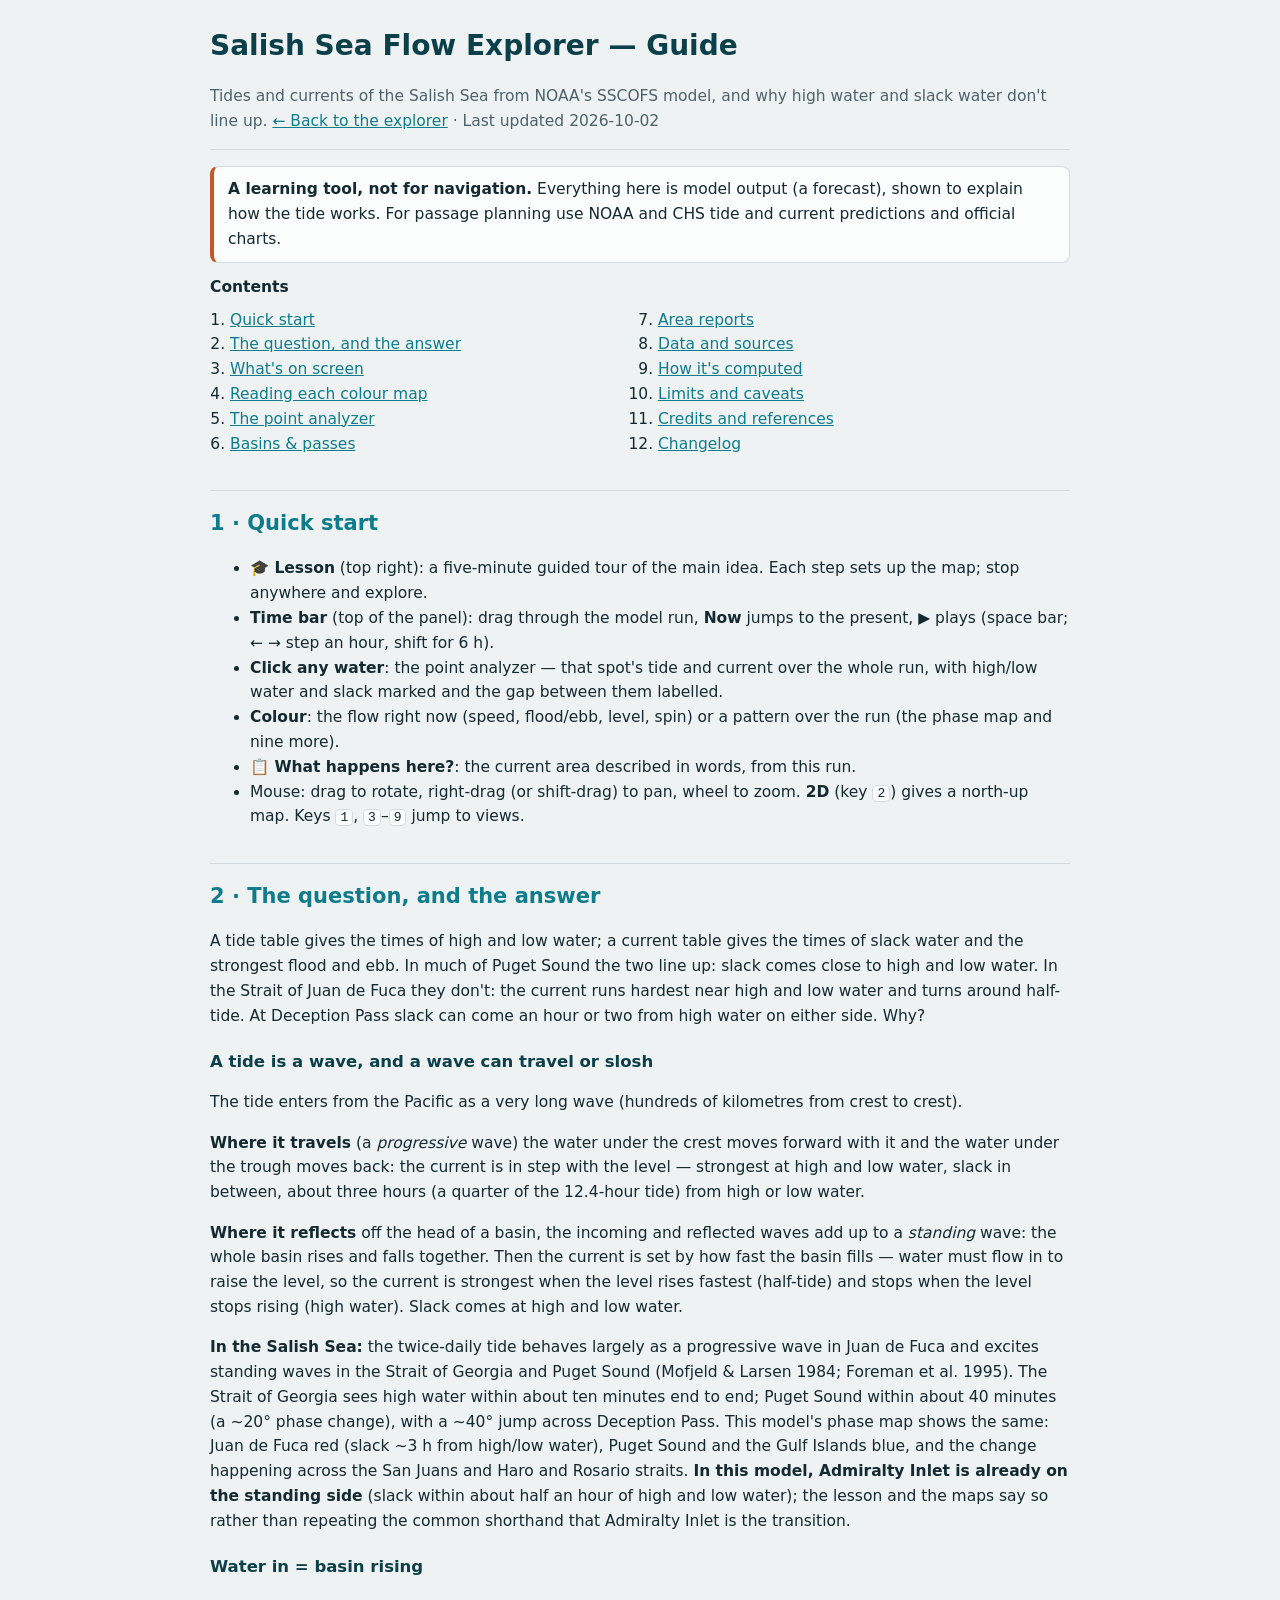
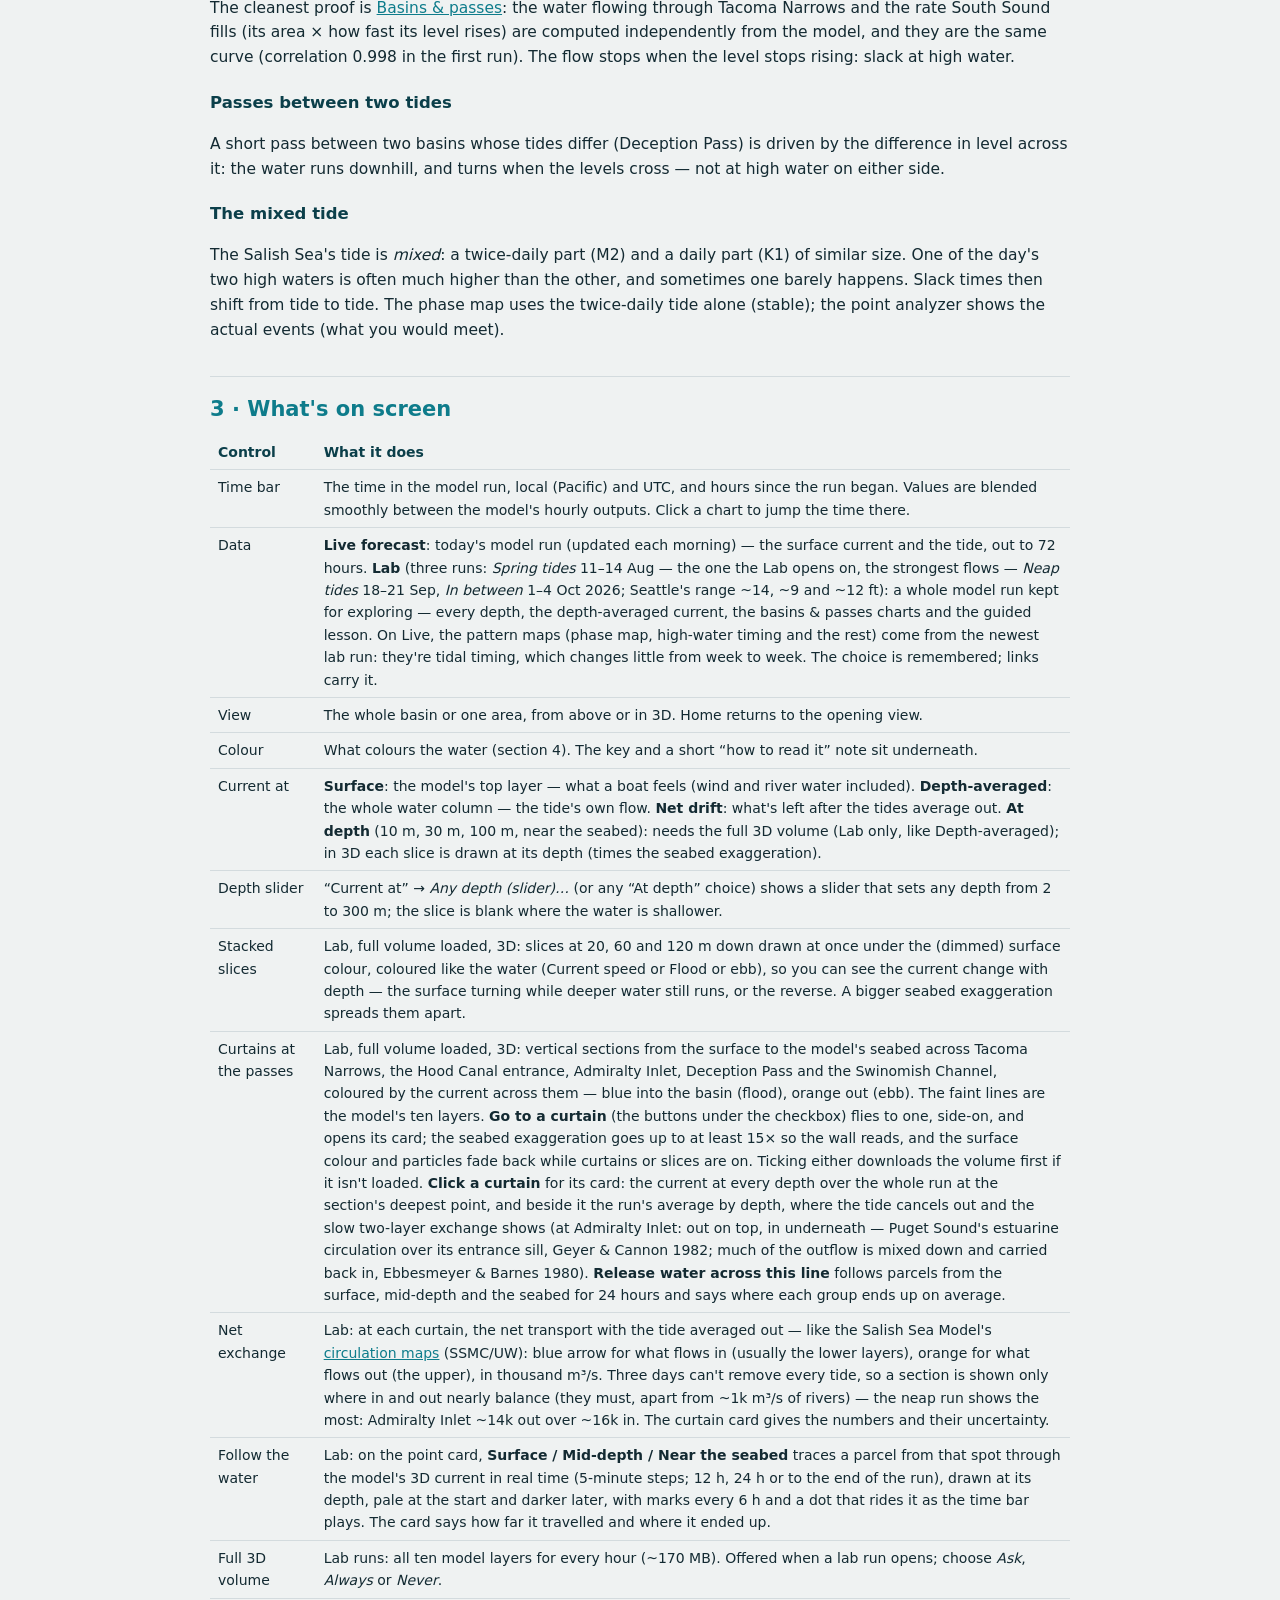
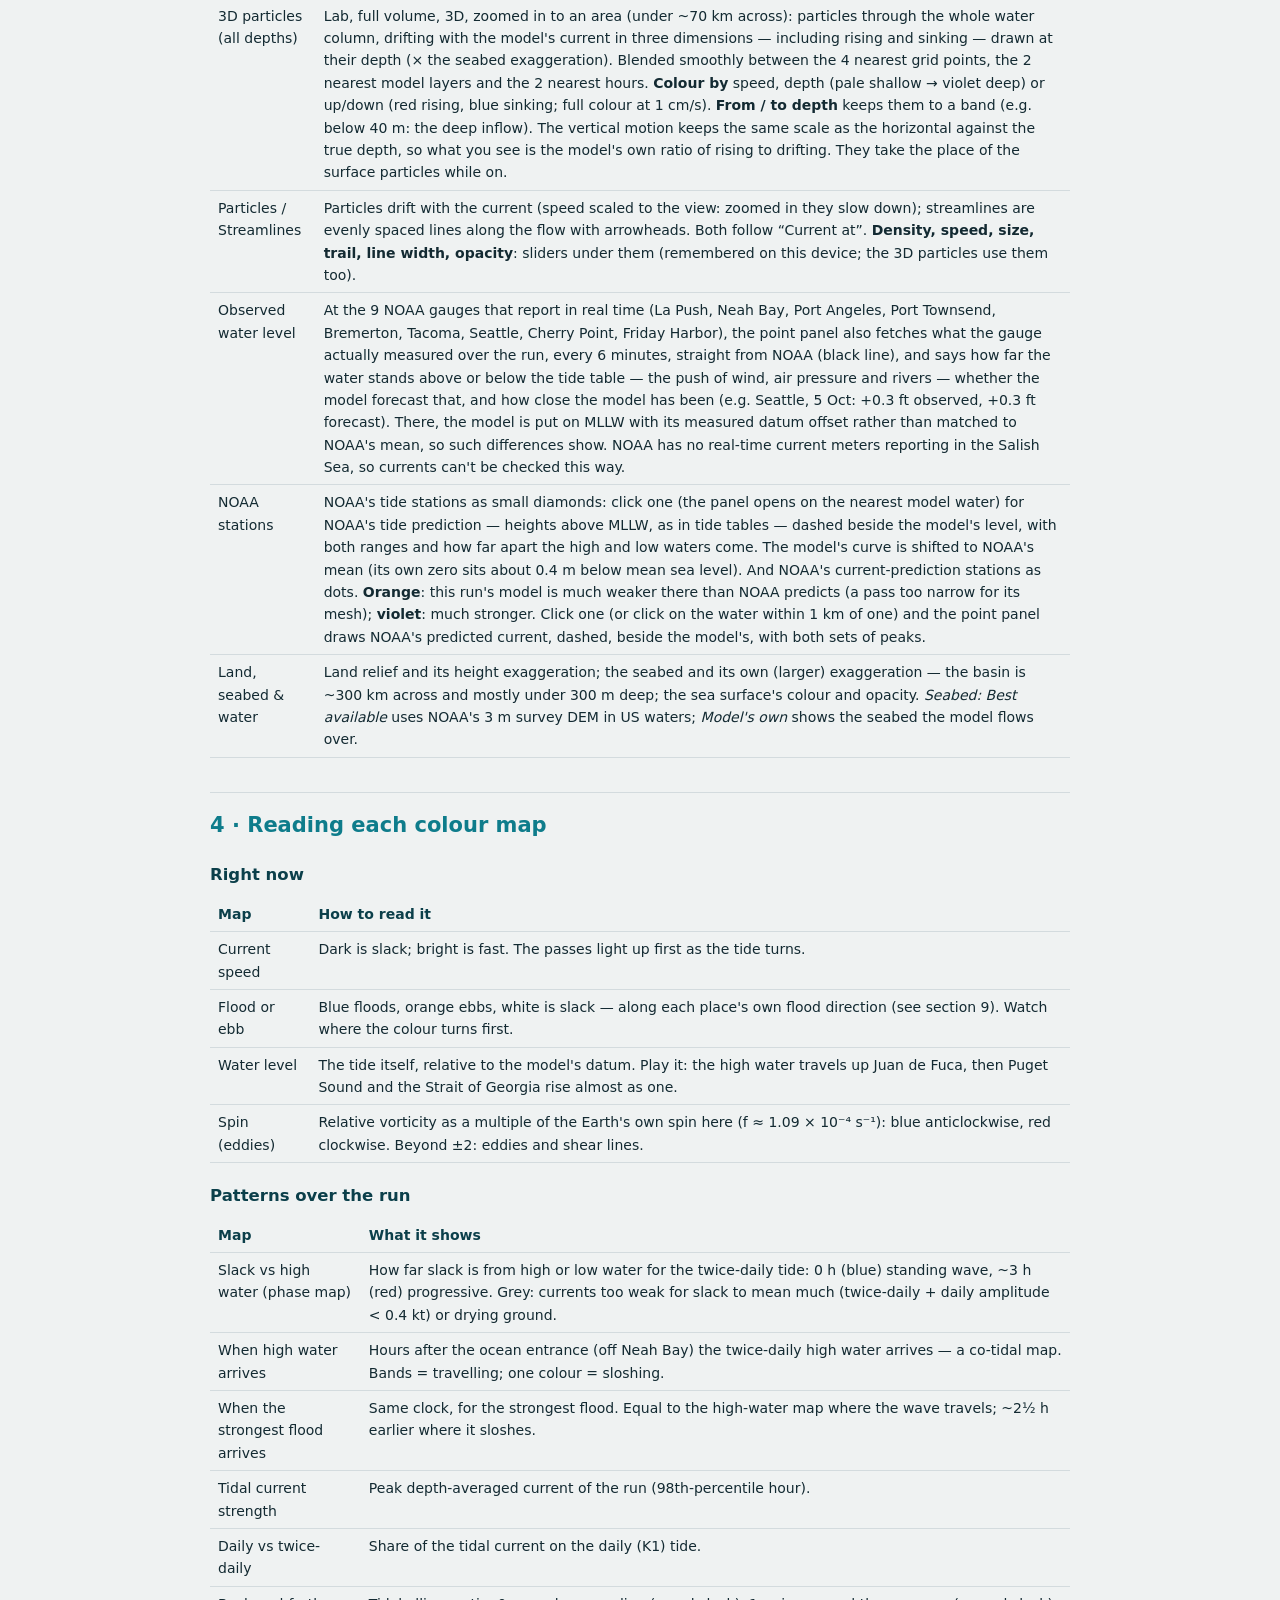
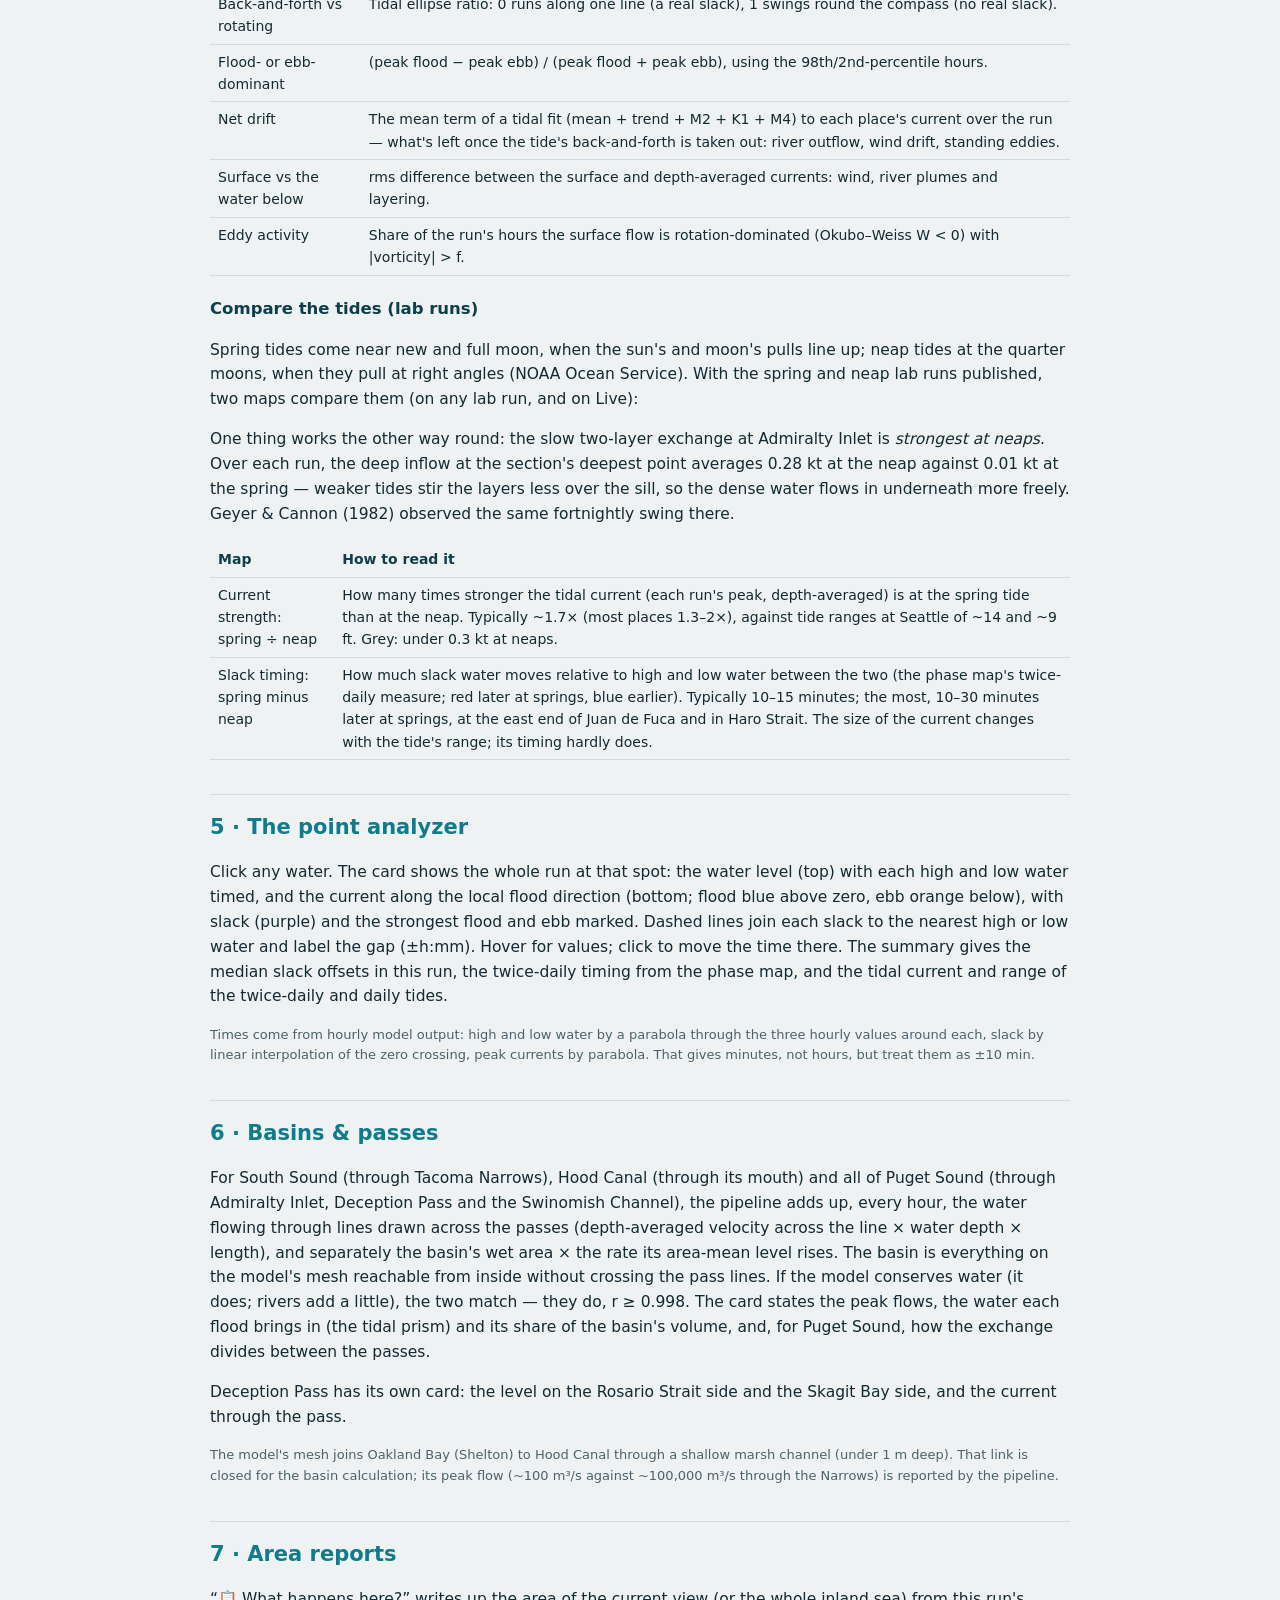
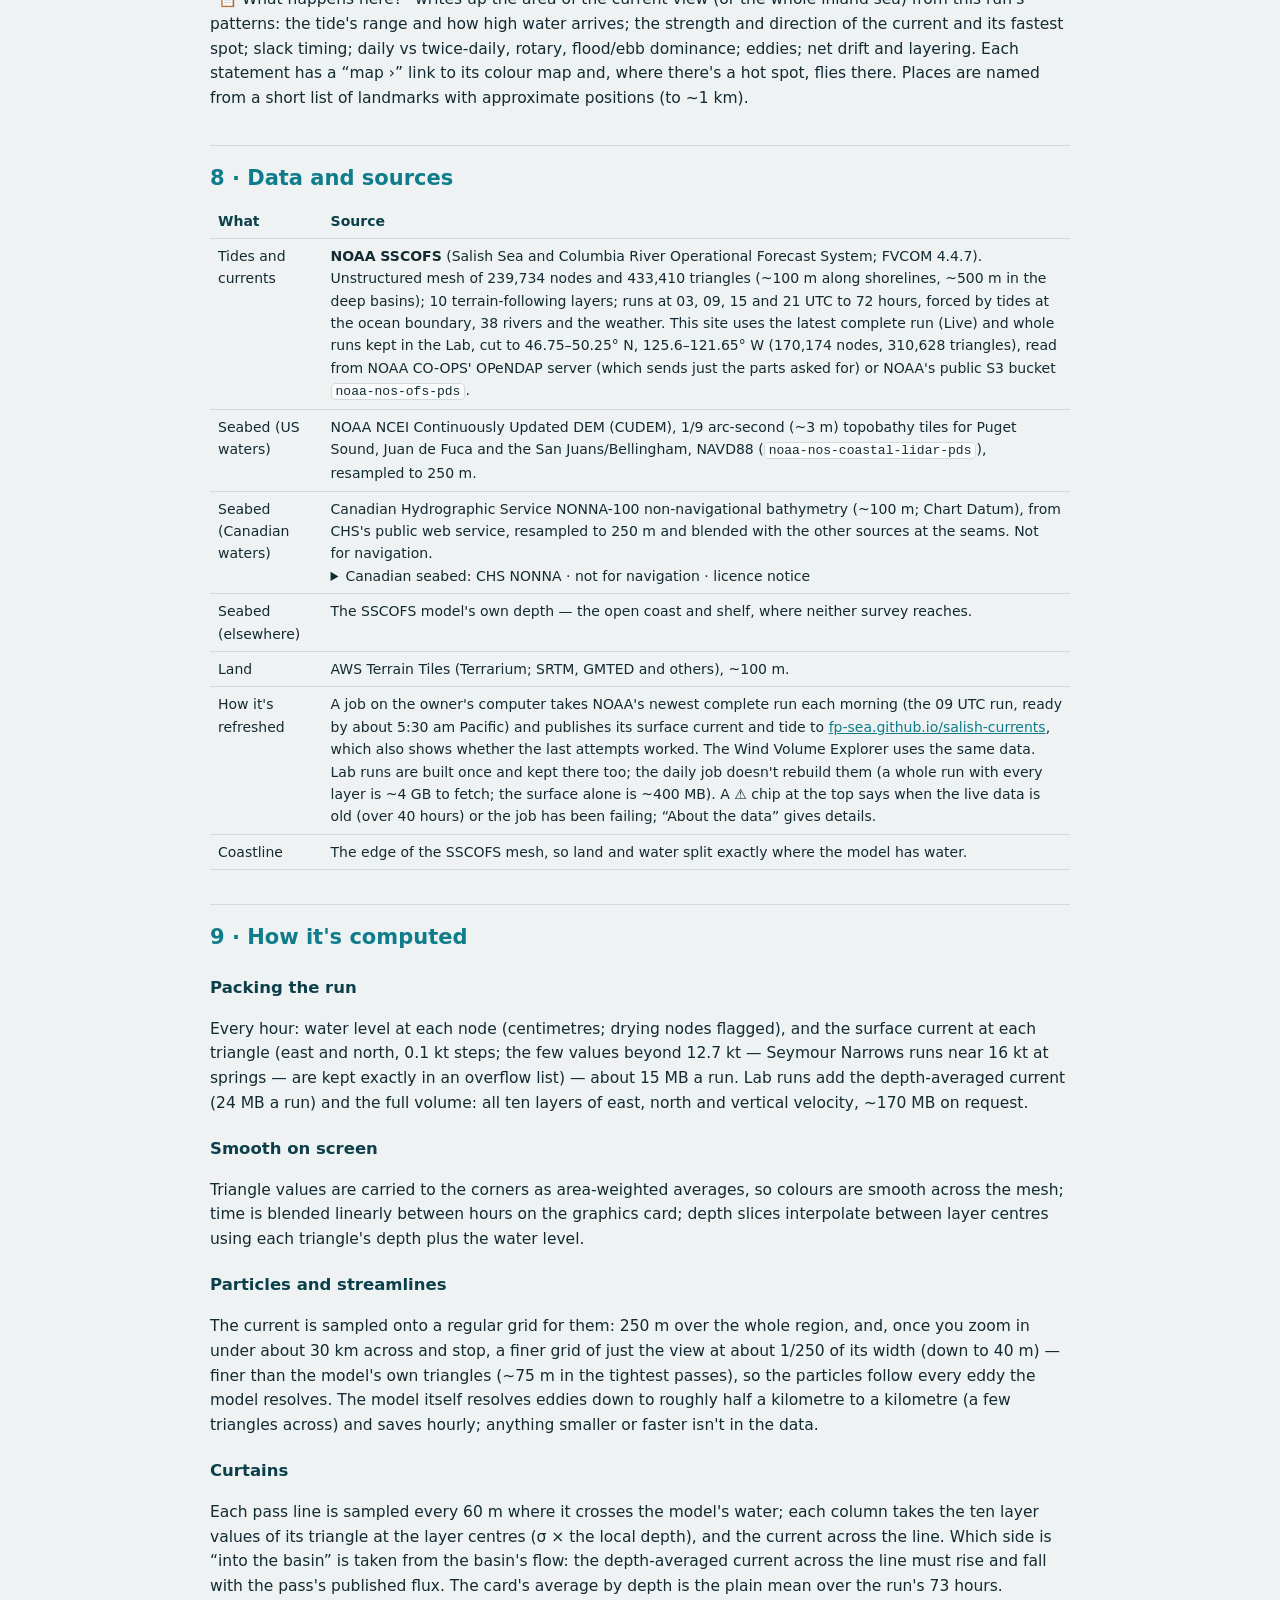
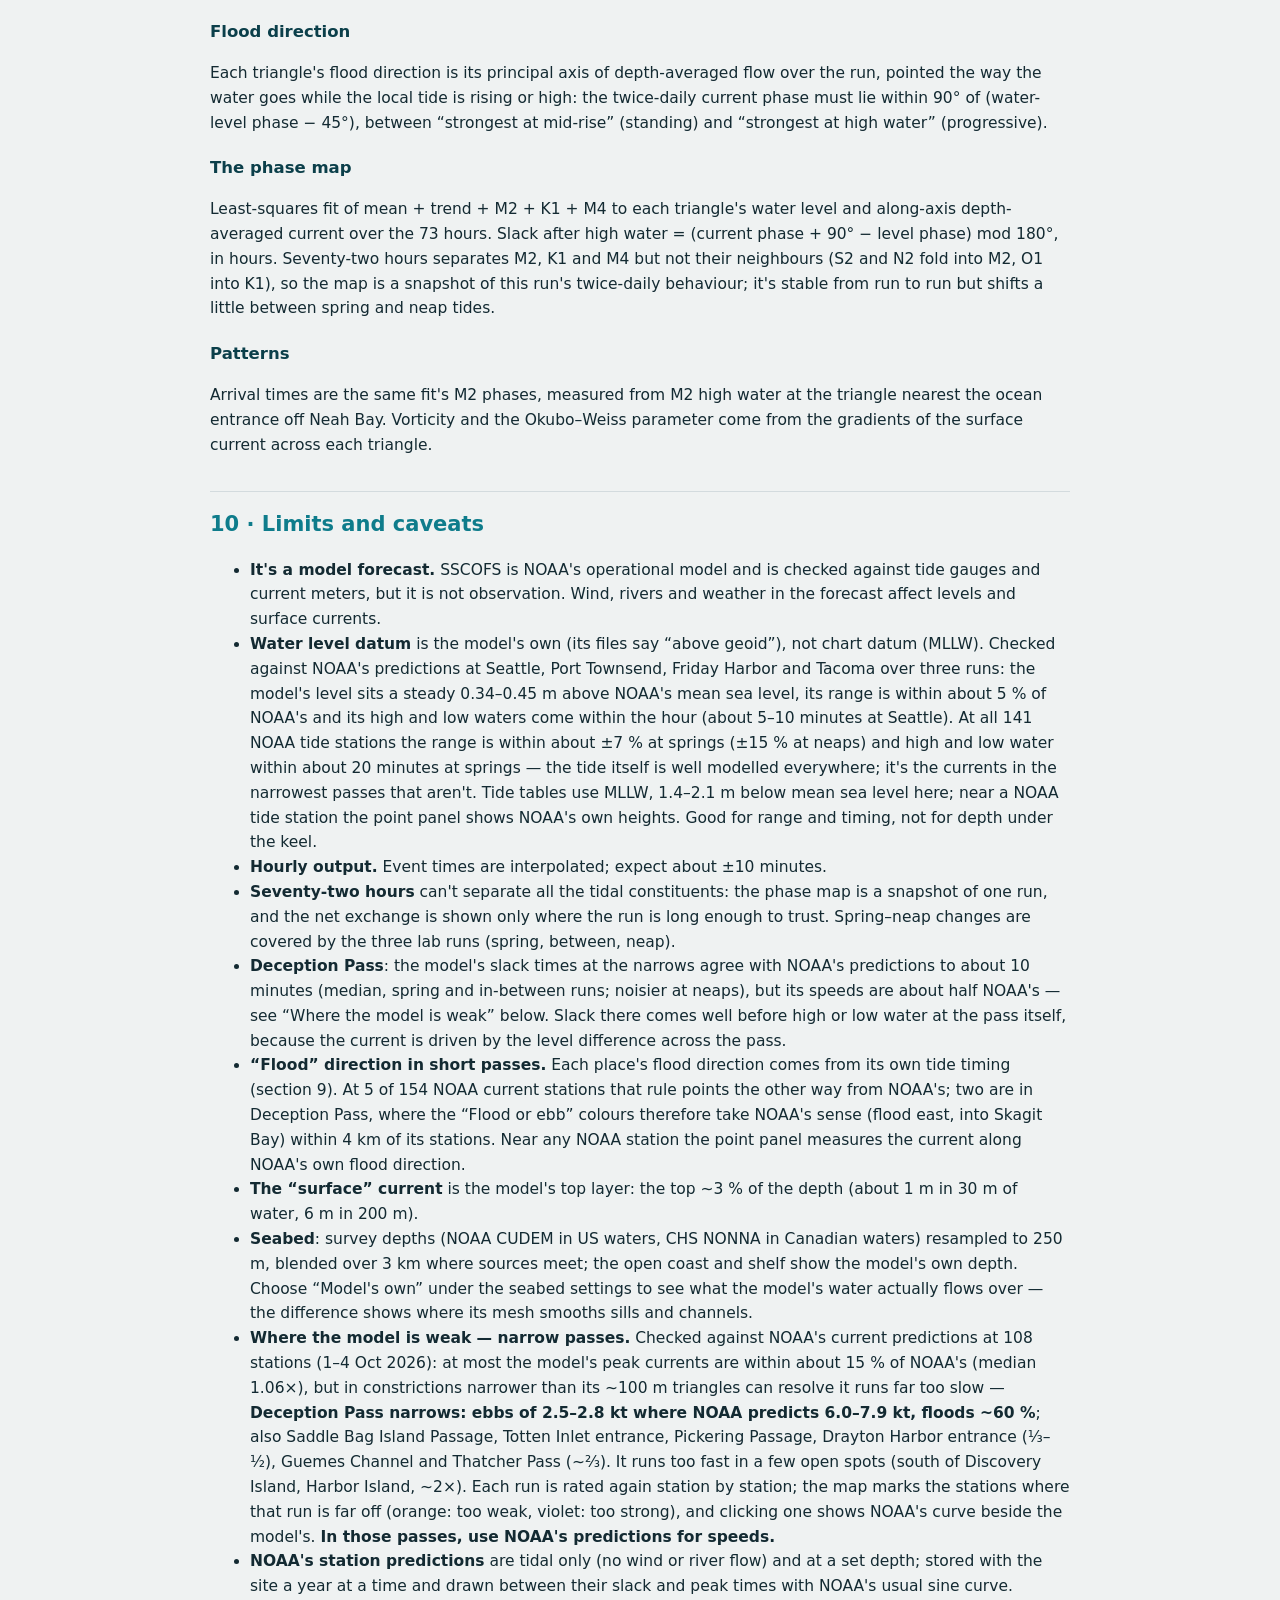
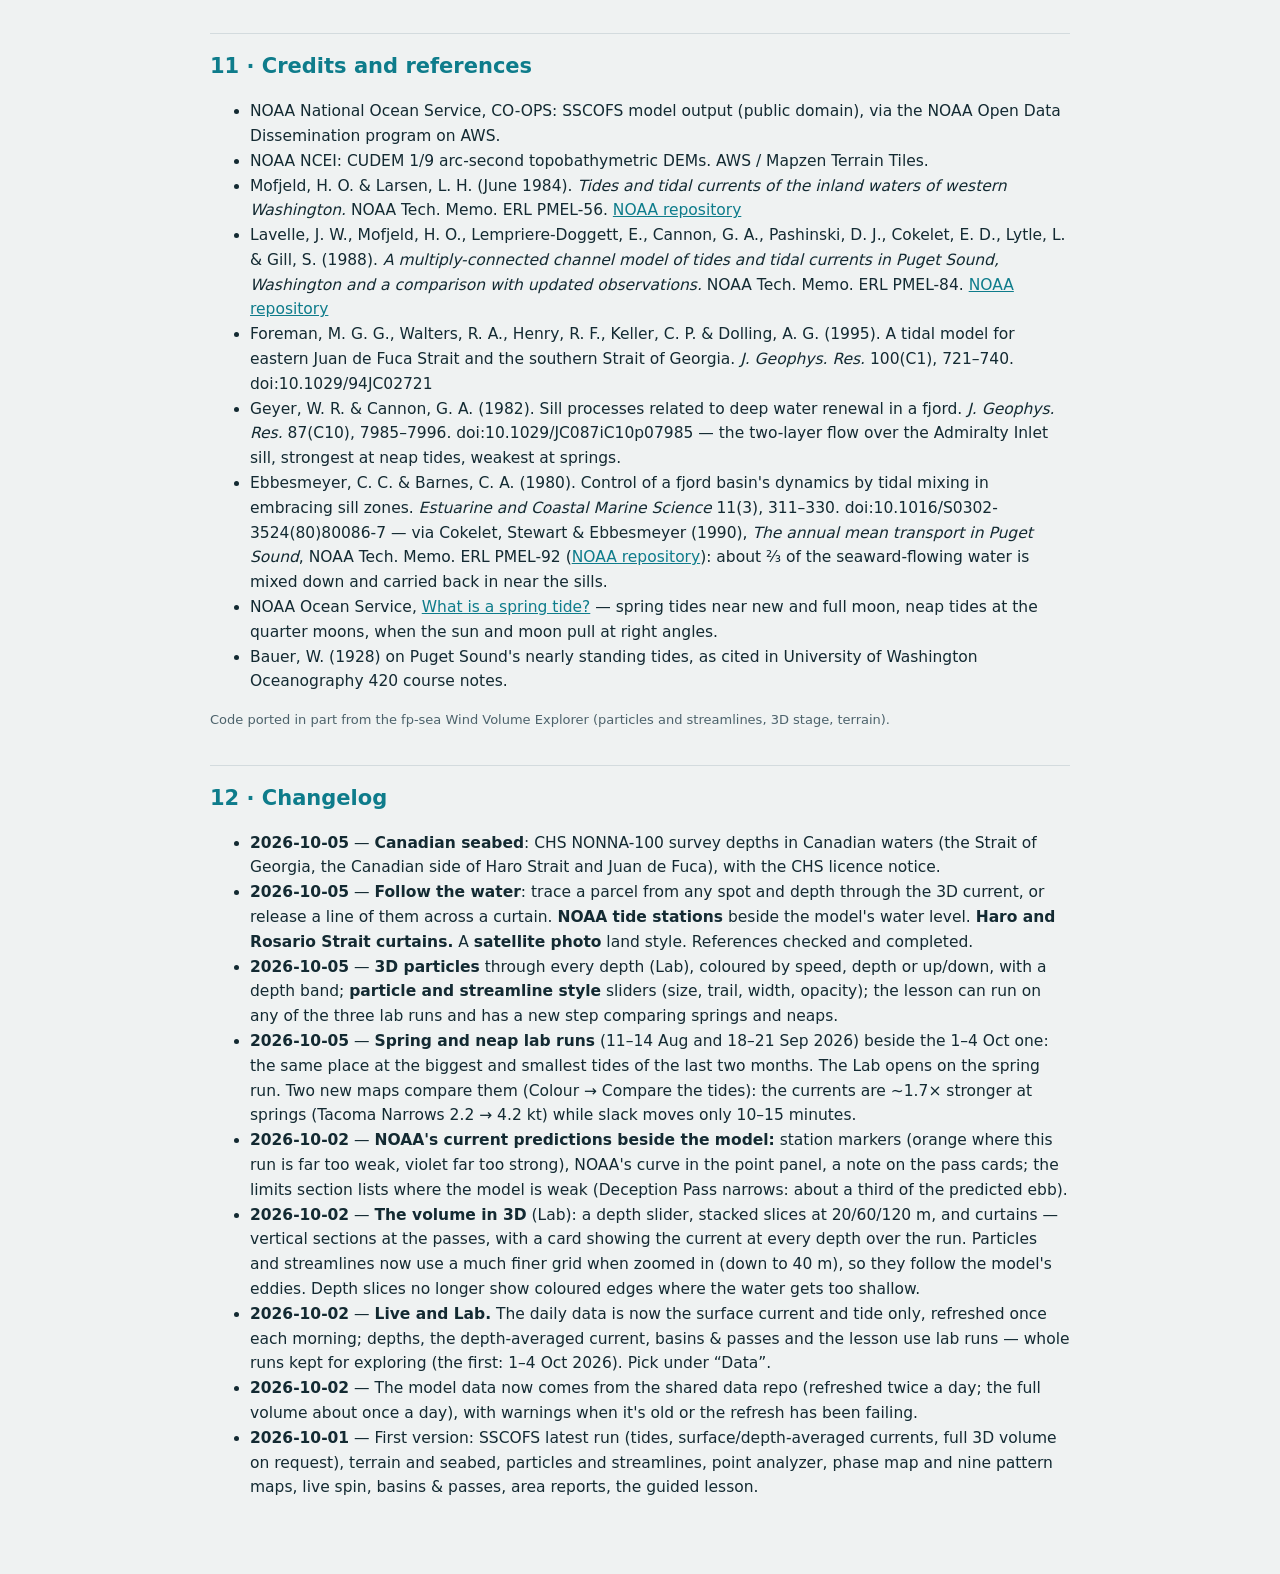
==== guide.html @ 509398ce "Publish 2026-10-05 22:35 UTC" ====
<!doctype html>
<html lang="en">
<head>
<meta charset="utf-8">
<meta name="viewport" content="width=device-width, initial-scale=1">
<title>Flow Explorer Guide</title>
<meta name="description" content="How the Salish Sea Flow Explorer works: the question it answers, every control, the data, the methods and the limits.">
<script>try { const t = localStorage.getItem("prefs.theme"); if (t === "light" || t === "dark") document.documentElement.dataset.theme = t; } catch {}</script>
<style>
  :root { --paper:#EFF2F2; --panel:#FBFCFC; --ink:#132A32; --ink-soft:#4C626B; --sea:#0E7C8B; --deep:#0B3F4A; --caution:#C15A2B; --grid:#D3DBDE; --strong:#0B3F4A; color-scheme: light; }
  :root[data-theme="dark"] { --paper:#172a31; --panel:#0f1e24; --ink:#d6e4e7; --ink-soft:#92abb2; --grid:#2b424a; --sea:#3db2c1; --caution:#ec8a55; --strong:#bde6ec; color-scheme: dark; }
  @media (prefers-color-scheme: dark) { :root:not([data-theme="light"]) { --paper:#172a31; --panel:#0f1e24; --ink:#d6e4e7; --ink-soft:#92abb2; --grid:#2b424a; --sea:#3db2c1; --caution:#ec8a55; --strong:#bde6ec; color-scheme: dark; } }
  body { margin: 0; background: var(--paper); color: var(--ink); font: 15.5px/1.6 "Noto Sans", system-ui, -apple-system, sans-serif; }
  main { max-width: 860px; margin: 0 auto; padding: 24px 16px 60px; }
  header { border-bottom: 1px solid var(--grid); margin-bottom: 16px; }
  h1 { color: var(--strong); margin: 0 0 4px; font-size: 28px; }
  h2 { color: var(--sea); margin: 34px 0 8px; font-size: 21px; border-top: 1px solid var(--grid); padding-top: 16px; }
  h3 { color: var(--strong); margin: 20px 0 4px; font-size: 16.5px; }
  .sub, .fine { color: var(--ink-soft); }
  .fine { font-size: 13px; }
  nav ol { columns: 2; padding-left: 20px; margin: 8px 0 16px; } nav a { color: var(--sea); }
  a { color: var(--sea); }
  table { border-collapse: collapse; width: 100%; font-size: 14px; margin: 8px 0; }
  th, td { border-bottom: 1px solid var(--grid); padding: 6px 8px; text-align: left; vertical-align: top; }
  th { color: var(--strong); }
  .box { background: var(--panel); border: 1px solid var(--grid); border-left: 4px solid var(--sea); border-radius: 8px; padding: 10px 14px; margin: 12px 0; }
  .warn { border-left-color: var(--caution); }
  code, kbd { font-family: ui-monospace, Menlo, monospace; font-size: 13px; background: var(--panel); border: 1px solid var(--grid); border-radius: 4px; padding: 0 4px; }
  @media (max-width: 600px) { nav ol { columns: 1; } h1 { font-size: 23px; } }
</style>
</head>
<body>
<main>
<header>
  <h1>Salish Sea Flow Explorer — Guide</h1>
  <p class="sub">Tides and currents of the Salish Sea from NOAA's SSCOFS model, and why high water and slack water don't line up. <a href="./">← Back to the explorer</a> · Last updated 2026-10-02</p>
</header>
<div class="box warn"><b>A learning tool, not for navigation.</b> Everything here is model output (a forecast), shown to explain how the tide works. For passage planning use NOAA and CHS tide and current predictions and official charts.</div>

<nav><b>Contents</b><ol>
  <li><a href="#start">Quick start</a></li><li><a href="#why">The question, and the answer</a></li>
  <li><a href="#screen">What's on screen</a></li><li><a href="#maps">Reading each colour map</a></li>
  <li><a href="#point">The point analyzer</a></li><li><a href="#passes">Basins &amp; passes</a></li>
  <li><a href="#report">Area reports</a></li><li><a href="#data">Data and sources</a></li>
  <li><a href="#methods">How it's computed</a></li><li><a href="#limits">Limits and caveats</a></li>
  <li><a href="#credits">Credits and references</a></li><li><a href="#changes">Changelog</a></li>
</ol></nav>

<h2 id="start">1 · Quick start</h2>
<ul>
  <li><b>🎓 Lesson</b> (top right): a five-minute guided tour of the main idea. Each step sets up the map; stop anywhere and explore.</li>
  <li><b>Time bar</b> (top of the panel): drag through the model run, <b>Now</b> jumps to the present, <b>▶</b> plays (space bar; ← → step an hour, shift for 6 h).</li>
  <li><b>Click any water</b>: the point analyzer — that spot's tide and current over the whole run, with high/low water and slack marked and the gap between them labelled.</li>
  <li><b>Colour</b>: the flow right now (speed, flood/ebb, level, spin) or a pattern over the run (the phase map and nine more).</li>
  <li><b>📋 What happens here?</b>: the current area described in words, from this run.</li>
  <li>Mouse: drag to rotate, right-drag (or shift-drag) to pan, wheel to zoom. <b>2D</b> (key <kbd>2</kbd>) gives a north-up map. Keys <kbd>1</kbd>, <kbd>3</kbd>–<kbd>9</kbd> jump to views.</li>
</ul>

<h2 id="why">2 · The question, and the answer</h2>
<p>A tide table gives the times of high and low water; a current table gives the times of slack water and the strongest flood and ebb. In much of Puget Sound the two line up: slack comes close to high and low water. In the Strait of Juan de Fuca they don't: the current runs hardest near high and low water and turns around half-tide. At Deception Pass slack can come an hour or two from high water on either side. Why?</p>
<h3>A tide is a wave, and a wave can travel or slosh</h3>
<p>The tide enters from the Pacific as a very long wave (hundreds of kilometres from crest to crest).</p>
<p><b>Where it travels</b> (a <i>progressive</i> wave) the water under the crest moves forward with it and the water under the trough moves back: the current is in step with the level — strongest at high and low water, slack in between, about three hours (a quarter of the 12.4-hour tide) from high or low water.</p>
<p><b>Where it reflects</b> off the head of a basin, the incoming and reflected waves add up to a <i>standing</i> wave: the whole basin rises and falls together. Then the current is set by how fast the basin fills — water must flow in to raise the level, so the current is strongest when the level rises fastest (half-tide) and stops when the level stops rising (high water). Slack comes at high and low water.</p>
<p><b>In the Salish Sea:</b> the twice-daily tide behaves largely as a progressive wave in Juan de Fuca and excites standing waves in the Strait of Georgia and Puget Sound (Mofjeld &amp; Larsen 1984; Foreman et al. 1995). The Strait of Georgia sees high water within about ten minutes end to end; Puget Sound within about 40 minutes (a ~20° phase change), with a ~40° jump across Deception Pass. This model's phase map shows the same: Juan de Fuca red (slack ~3 h from high/low water), Puget Sound and the Gulf Islands blue, and the change happening across the San Juans and Haro and Rosario straits. <b>In this model, Admiralty Inlet is already on the standing side</b> (slack within about half an hour of high and low water); the lesson and the maps say so rather than repeating the common shorthand that Admiralty Inlet is the transition.</p>
<h3>Water in = basin rising</h3>
<p>The cleanest proof is <a href="#passes">Basins &amp; passes</a>: the water flowing through Tacoma Narrows and the rate South Sound fills (its area × how fast its level rises) are computed independently from the model, and they are the same curve (correlation 0.998 in the first run). The flow stops when the level stops rising: slack at high water.</p>
<h3>Passes between two tides</h3>
<p>A short pass between two basins whose tides differ (Deception Pass) is driven by the difference in level across it: the water runs downhill, and turns when the levels cross — not at high water on either side.</p>
<h3>The mixed tide</h3>
<p>The Salish Sea's tide is <i>mixed</i>: a twice-daily part (M2) and a daily part (K1) of similar size. One of the day's two high waters is often much higher than the other, and sometimes one barely happens. Slack times then shift from tide to tide. The phase map uses the twice-daily tide alone (stable); the point analyzer shows the actual events (what you would meet).</p>

<h2 id="screen">3 · What's on screen</h2>
<table>
  <tr><th>Control</th><th>What it does</th></tr>
  <tr><td>Time bar</td><td>The time in the model run, local (Pacific) and UTC, and hours since the run began. Values are blended smoothly between the model's hourly outputs. Click a chart to jump the time there.</td></tr>
  <tr><td>Data</td><td><b>Live forecast</b>: today's model run (updated each morning) — the surface current and the tide, out to 72 hours. <b>Lab</b> (three runs: <i>Spring tides</i> 11–14 Aug — the one the Lab opens on, the strongest flows — <i>Neap tides</i> 18–21 Sep, <i>In between</i> 1–4 Oct 2026; Seattle's range ~14, ~9 and ~12 ft): a whole model run kept for exploring — every depth, the depth-averaged current, the basins &amp; passes charts and the guided lesson. On Live, the pattern maps (phase map, high-water timing and the rest) come from the newest lab run: they're tidal timing, which changes little from week to week. The choice is remembered; links carry it.</td></tr>
  <tr><td>View</td><td>The whole basin or one area, from above or in 3D. Home returns to the opening view.</td></tr>
  <tr><td>Colour</td><td>What colours the water (section 4). The key and a short “how to read it” note sit underneath.</td></tr>
  <tr><td>Current at</td><td><b>Surface</b>: the model's top layer — what a boat feels (wind and river water included). <b>Depth-averaged</b>: the whole water column — the tide's own flow. <b>Net drift</b>: what's left after the tides average out. <b>At depth</b> (10 m, 30 m, 100 m, near the seabed): needs the full 3D volume (Lab only, like Depth-averaged); in 3D each slice is drawn at its depth (times the seabed exaggeration).</td></tr>
  <tr><td>Depth slider</td><td>“Current at” → <i>Any depth (slider)…</i> (or any “At depth” choice) shows a slider that sets any depth from 2 to 300 m; the slice is blank where the water is shallower.</td></tr>
  <tr><td>Stacked slices</td><td>Lab, full volume loaded, 3D: slices at 20, 60 and 120 m down drawn at once under the (dimmed) surface colour, coloured like the water (Current speed or Flood or ebb), so you can see the current change with depth — the surface turning while deeper water still runs, or the reverse. A bigger seabed exaggeration spreads them apart.</td></tr>
  <tr><td>Curtains at the passes</td><td>Lab, full volume loaded, 3D: vertical sections from the surface to the model's seabed across Tacoma Narrows, the Hood Canal entrance, Admiralty Inlet, Deception Pass and the Swinomish Channel, coloured by the current across them — blue into the basin (flood), orange out (ebb). The faint lines are the model's ten layers. <b>Go to a curtain</b> (the buttons under the checkbox) flies to one, side-on, and opens its card; the seabed exaggeration goes up to at least 15× so the wall reads, and the surface colour and particles fade back while curtains or slices are on. Ticking either downloads the volume first if it isn't loaded. <b>Click a curtain</b> for its card: the current at every depth over the whole run at the section's deepest point, and beside it the run's average by depth, where the tide cancels out and the slow two-layer exchange shows (at Admiralty Inlet: out on top, in underneath — Puget Sound's estuarine circulation over its entrance sill, Geyer &amp; Cannon 1982; much of the outflow is mixed down and carried back in, Ebbesmeyer &amp; Barnes 1980). <b>Release water across this line</b> follows parcels from the surface, mid-depth and the seabed for 24 hours and says where each group ends up on average.</td></tr>
  <tr><td>Net exchange</td><td>Lab: at each curtain, the net transport with the tide averaged out — like the Salish Sea Model's <a href="https://ssmc-uw.org/salish-sea-model/salish-sea-circulation-maps/">circulation maps</a> (SSMC/UW): blue arrow for what flows in (usually the lower layers), orange for what flows out (the upper), in thousand m³/s. Three days can't remove every tide, so a section is shown only where in and out nearly balance (they must, apart from ~1k m³/s of rivers) — the neap run shows the most: Admiralty Inlet ~14k out over ~16k in. The curtain card gives the numbers and their uncertainty.</td></tr>
  <tr><td>Follow the water</td><td>Lab: on the point card, <b>Surface / Mid-depth / Near the seabed</b> traces a parcel from that spot through the model's 3D current in real time (5-minute steps; 12 h, 24 h or to the end of the run), drawn at its depth, pale at the start and darker later, with marks every 6 h and a dot that rides it as the time bar plays. The card says how far it travelled and where it ended up.</td></tr>
  <tr><td>Full 3D volume</td><td>Lab runs: all ten model layers for every hour (~170 MB). Offered when a lab run opens; choose <i>Ask</i>, <i>Always</i> or <i>Never</i>.</td></tr>
  <tr><td>3D particles (all depths)</td><td>Lab, full volume, 3D, zoomed in to an area (under ~70 km across): particles through the whole water column, drifting with the model's current in three dimensions — including rising and sinking — drawn at their depth (× the seabed exaggeration). Blended smoothly between the 4 nearest grid points, the 2 nearest model layers and the 2 nearest hours. <b>Colour by</b> speed, depth (pale shallow → violet deep) or up/down (red rising, blue sinking; full colour at 1 cm/s). <b>From / to depth</b> keeps them to a band (e.g. below 40 m: the deep inflow). The vertical motion keeps the same scale as the horizontal against the true depth, so what you see is the model's own ratio of rising to drifting. They take the place of the surface particles while on.</td></tr>
  <tr><td>Particles / Streamlines</td><td>Particles drift with the current (speed scaled to the view: zoomed in they slow down); streamlines are evenly spaced lines along the flow with arrowheads. Both follow “Current at”. <b>Density, speed, size, trail, line width, opacity</b>: sliders under them (remembered on this device; the 3D particles use them too).</td></tr>
  <tr><td>Observed water level</td><td>At the 9 NOAA gauges that report in real time (La Push, Neah Bay, Port Angeles, Port Townsend, Bremerton, Tacoma, Seattle, Cherry Point, Friday Harbor), the point panel also fetches what the gauge actually measured over the run, every 6 minutes, straight from NOAA (black line), and says how far the water stands above or below the tide table — the push of wind, air pressure and rivers — whether the model forecast that, and how close the model has been (e.g. Seattle, 5 Oct: +0.3 ft observed, +0.3 ft forecast). There, the model is put on MLLW with its measured datum offset rather than matched to NOAA's mean, so such differences show. NOAA has no real-time current meters reporting in the Salish Sea, so currents can't be checked this way.</td></tr>
  <tr><td>NOAA stations</td><td>NOAA's tide stations as small diamonds: click one (the panel opens on the nearest model water) for NOAA's tide prediction — heights above MLLW, as in tide tables — dashed beside the model's level, with both ranges and how far apart the high and low waters come. The model's curve is shifted to NOAA's mean (its own zero sits about 0.4 m below mean sea level). And NOAA's current-prediction stations as dots. <b>Orange</b>: this run's model is much weaker there than NOAA predicts (a pass too narrow for its mesh); <b>violet</b>: much stronger. Click one (or click on the water within 1 km of one) and the point panel draws NOAA's predicted current, dashed, beside the model's, with both sets of peaks.</td></tr>
  <tr><td>Land, seabed &amp; water</td><td>Land relief and its height exaggeration; the seabed and its own (larger) exaggeration — the basin is ~300 km across and mostly under 300 m deep; the sea surface's colour and opacity. <i>Seabed: Best available</i> uses NOAA's 3 m survey DEM in US waters; <i>Model's own</i> shows the seabed the model flows over.</td></tr>
</table>

<h2 id="maps">4 · Reading each colour map</h2>
<h3>Right now</h3>
<table>
  <tr><th>Map</th><th>How to read it</th></tr>
  <tr><td>Current speed</td><td>Dark is slack; bright is fast. The passes light up first as the tide turns.</td></tr>
  <tr><td>Flood or ebb</td><td>Blue floods, orange ebbs, white is slack — along each place's own flood direction (see section 9). Watch where the colour turns first.</td></tr>
  <tr><td>Water level</td><td>The tide itself, relative to the model's datum. Play it: the high water travels up Juan de Fuca, then Puget Sound and the Strait of Georgia rise almost as one.</td></tr>
  <tr><td>Spin (eddies)</td><td>Relative vorticity as a multiple of the Earth's own spin here (f ≈ 1.09 × 10⁻⁴ s⁻¹): blue anticlockwise, red clockwise. Beyond ±2: eddies and shear lines.</td></tr>
</table>
<h3>Patterns over the run</h3>
<table>
  <tr><th>Map</th><th>What it shows</th></tr>
  <tr><td>Slack vs high water (phase map)</td><td>How far slack is from high or low water for the twice-daily tide: 0 h (blue) standing wave, ~3 h (red) progressive. Grey: currents too weak for slack to mean much (twice-daily + daily amplitude &lt; 0.4 kt) or drying ground.</td></tr>
  <tr><td>When high water arrives</td><td>Hours after the ocean entrance (off Neah Bay) the twice-daily high water arrives — a co-tidal map. Bands = travelling; one colour = sloshing.</td></tr>
  <tr><td>When the strongest flood arrives</td><td>Same clock, for the strongest flood. Equal to the high-water map where the wave travels; ~2½ h earlier where it sloshes.</td></tr>
  <tr><td>Tidal current strength</td><td>Peak depth-averaged current of the run (98th-percentile hour).</td></tr>
  <tr><td>Daily vs twice-daily</td><td>Share of the tidal current on the daily (K1) tide.</td></tr>
  <tr><td>Back-and-forth vs rotating</td><td>Tidal ellipse ratio: 0 runs along one line (a real slack), 1 swings round the compass (no real slack).</td></tr>
  <tr><td>Flood- or ebb-dominant</td><td>(peak flood − peak ebb) / (peak flood + peak ebb), using the 98th/2nd-percentile hours.</td></tr>
  <tr><td>Net drift</td><td>The mean term of a tidal fit (mean + trend + M2 + K1 + M4) to each place's current over the run — what's left once the tide's back-and-forth is taken out: river outflow, wind drift, standing eddies.</td></tr>
  <tr><td>Surface vs the water below</td><td>rms difference between the surface and depth-averaged currents: wind, river plumes and layering.</td></tr>
  <tr><td>Eddy activity</td><td>Share of the run's hours the surface flow is rotation-dominated (Okubo–Weiss W &lt; 0) with |vorticity| &gt; f.</td></tr>
</table>
<h3>Compare the tides (lab runs)</h3>
<p>Spring tides come near new and full moon, when the sun's and moon's pulls line up; neap tides at the quarter moons, when they pull at right angles (NOAA Ocean Service). With the spring and neap lab runs published, two maps compare them (on any lab run, and on Live):</p>
<p>One thing works the other way round: the slow two-layer exchange at Admiralty Inlet is <i>strongest at neaps</i>. Over each run, the deep inflow at the section's deepest point averages 0.28 kt at the neap against 0.01 kt at the spring — weaker tides stir the layers less over the sill, so the dense water flows in underneath more freely. Geyer &amp; Cannon (1982) observed the same fortnightly swing there.</p>
<table>
  <tr><th>Map</th><th>How to read it</th></tr>
  <tr><td>Current strength: spring ÷ neap</td><td>How many times stronger the tidal current (each run's peak, depth-averaged) is at the spring tide than at the neap. Typically ~1.7× (most places 1.3–2×), against tide ranges at Seattle of ~14 and ~9 ft. Grey: under 0.3 kt at neaps.</td></tr>
  <tr><td>Slack timing: spring minus neap</td><td>How much slack water moves relative to high and low water between the two (the phase map's twice-daily measure; red later at springs, blue earlier). Typically 10–15 minutes; the most, 10–30 minutes later at springs, at the east end of Juan de Fuca and in Haro Strait. The size of the current changes with the tide's range; its timing hardly does.</td></tr>
</table>

<h2 id="point">5 · The point analyzer</h2>
<p>Click any water. The card shows the whole run at that spot: the water level (top) with each high and low water timed, and the current along the local flood direction (bottom; flood blue above zero, ebb orange below), with slack (purple) and the strongest flood and ebb marked. Dashed lines join each slack to the nearest high or low water and label the gap (±h:mm). Hover for values; click to move the time there. The summary gives the median slack offsets in this run, the twice-daily timing from the phase map, and the tidal current and range of the twice-daily and daily tides.</p>
<p class="fine">Times come from hourly model output: high and low water by a parabola through the three hourly values around each, slack by linear interpolation of the zero crossing, peak currents by parabola. That gives minutes, not hours, but treat them as ±10 min.</p>

<h2 id="passes">6 · Basins &amp; passes</h2>
<p>For South Sound (through Tacoma Narrows), Hood Canal (through its mouth) and all of Puget Sound (through Admiralty Inlet, Deception Pass and the Swinomish Channel), the pipeline adds up, every hour, the water flowing through lines drawn across the passes (depth-averaged velocity across the line × water depth × length), and separately the basin's wet area × the rate its area-mean level rises. The basin is everything on the model's mesh reachable from inside without crossing the pass lines. If the model conserves water (it does; rivers add a little), the two match — they do, r ≥ 0.998. The card states the peak flows, the water each flood brings in (the tidal prism) and its share of the basin's volume, and, for Puget Sound, how the exchange divides between the passes.</p>
<p>Deception Pass has its own card: the level on the Rosario Strait side and the Skagit Bay side, and the current through the pass.</p>
<p class="fine">The model's mesh joins Oakland Bay (Shelton) to Hood Canal through a shallow marsh channel (under 1 m deep). That link is closed for the basin calculation; its peak flow (~100 m³/s against ~100,000 m³/s through the Narrows) is reported by the pipeline.</p>

<h2 id="report">7 · Area reports</h2>
<p>“📋 What happens here?” writes up the area of the current view (or the whole inland sea) from this run's patterns: the tide's range and how high water arrives; the strength and direction of the current and its fastest spot; slack timing; daily vs twice-daily, rotary, flood/ebb dominance; eddies; net drift and layering. Each statement has a “map ›” link to its colour map and, where there's a hot spot, flies there. Places are named from a short list of landmarks with approximate positions (to ~1 km).</p>

<h2 id="data">8 · Data and sources</h2>
<table>
  <tr><th>What</th><th>Source</th></tr>
  <tr><td>Tides and currents</td><td><b>NOAA SSCOFS</b> (Salish Sea and Columbia River Operational Forecast System; FVCOM 4.4.7). Unstructured mesh of 239,734 nodes and 433,410 triangles (~100 m along shorelines, ~500 m in the deep basins); 10 terrain-following layers; runs at 03, 09, 15 and 21 UTC to 72 hours, forced by tides at the ocean boundary, 38 rivers and the weather. This site uses the latest complete run (Live) and whole runs kept in the Lab, cut to 46.75–50.25° N, 125.6–121.65° W (170,174 nodes, 310,628 triangles), read from NOAA CO-OPS' OPeNDAP server (which sends just the parts asked for) or NOAA's public S3 bucket <code>noaa-nos-ofs-pds</code>.</td></tr>
  <tr><td>Seabed (US waters)</td><td>NOAA NCEI Continuously Updated DEM (CUDEM), 1/9 arc-second (~3 m) topobathy tiles for Puget Sound, Juan de Fuca and the San Juans/Bellingham, NAVD88 (<code>noaa-nos-coastal-lidar-pds</code>), resampled to 250 m.</td></tr>
  <tr><td>Seabed (Canadian waters)</td><td>Canadian Hydrographic Service NONNA-100 non-navigational bathymetry (~100 m; Chart Datum), from CHS's public web service, resampled to 250 m and blended with the other sources at the seams. Not for navigation. <details class="chs-notice"><summary>Canadian seabed: CHS NONNA · not for navigation · licence notice</summary><p>This product was made by fp-sea and contains intellectual property of the Canadian Hydrographic Service (CHS) of the Department of Fisheries and Oceans. This product does not meet the requirements of the Navigation Safety Regulations, 2020 under the Canada Shipping Act, 2001. Charts and publications issued by or on the authority of CHS must be used to meet the requirements of those regulations. The copyright in the data are and remain the property of His Majesty the King in Right of Canada and shall not be sold, licensed, leased, assigned or given to a third party. The incorporation of CHS data in this product does not constitute an endorsement or an approval of this product by the Canadian Hydrographic Service, the Department of Fisheries and Oceans or His Majesty the King in Right of Canada.</p></details></td></tr>
  <tr><td>Seabed (elsewhere)</td><td>The SSCOFS model's own depth — the open coast and shelf, where neither survey reaches.</td></tr>
  <tr><td>Land</td><td>AWS Terrain Tiles (Terrarium; SRTM, GMTED and others), ~100 m.</td></tr>
  <tr><td>How it's refreshed</td><td>A job on the owner's computer takes NOAA's newest complete run each morning (the 09 UTC run, ready by about 5:30 am Pacific) and publishes its surface current and tide to <a href="https://fp-sea.github.io/salish-currents/">fp-sea.github.io/salish-currents</a>, which also shows whether the last attempts worked. The Wind Volume Explorer uses the same data. Lab runs are built once and kept there too; the daily job doesn't rebuild them (a whole run with every layer is ~4 GB to fetch; the surface alone is ~400 MB). A <b>⚠</b> chip at the top says when the live data is old (over 40 hours) or the job has been failing; “About the data” gives details.</td></tr>
  <tr><td>Coastline</td><td>The edge of the SSCOFS mesh, so land and water split exactly where the model has water.</td></tr>
</table>

<h2 id="methods">9 · How it's computed</h2>
<h3>Packing the run</h3>
<p>Every hour: water level at each node (centimetres; drying nodes flagged), and the surface current at each triangle (east and north, 0.1 kt steps; the few values beyond 12.7 kt — Seymour Narrows runs near 16 kt at springs — are kept exactly in an overflow list) — about 15 MB a run. Lab runs add the depth-averaged current (24 MB a run) and the full volume: all ten layers of east, north and vertical velocity, ~170 MB on request.</p>
<h3>Smooth on screen</h3>
<p>Triangle values are carried to the corners as area-weighted averages, so colours are smooth across the mesh; time is blended linearly between hours on the graphics card; depth slices interpolate between layer centres using each triangle's depth plus the water level.</p>
<h3>Particles and streamlines</h3>
<p>The current is sampled onto a regular grid for them: 250 m over the whole region, and, once you zoom in under about 30 km across and stop, a finer grid of just the view at about 1/250 of its width (down to 40 m) — finer than the model's own triangles (~75 m in the tightest passes), so the particles follow every eddy the model resolves. The model itself resolves eddies down to roughly half a kilometre to a kilometre (a few triangles across) and saves hourly; anything smaller or faster isn't in the data.</p>
<h3>Curtains</h3>
<p>Each pass line is sampled every 60 m where it crosses the model's water; each column takes the ten layer values of its triangle at the layer centres (σ × the local depth), and the current across the line. Which side is “into the basin” is taken from the basin's flow: the depth-averaged current across the line must rise and fall with the pass's published flux. The card's average by depth is the plain mean over the run's 73 hours.</p>
<h3>Flood direction</h3>
<p>Each triangle's flood direction is its principal axis of depth-averaged flow over the run, pointed the way the water goes while the local tide is rising or high: the twice-daily current phase must lie within 90° of (water-level phase − 45°), between “strongest at mid-rise” (standing) and “strongest at high water” (progressive).</p>
<h3>The phase map</h3>
<p>Least-squares fit of mean + trend + M2 + K1 + M4 to each triangle's water level and along-axis depth-averaged current over the 73 hours. Slack after high water = (current phase + 90° − level phase) mod 180°, in hours. Seventy-two hours separates M2, K1 and M4 but not their neighbours (S2 and N2 fold into M2, O1 into K1), so the map is a snapshot of this run's twice-daily behaviour; it's stable from run to run but shifts a little between spring and neap tides.</p>
<h3>Patterns</h3>
<p>Arrival times are the same fit's M2 phases, measured from M2 high water at the triangle nearest the ocean entrance off Neah Bay. Vorticity and the Okubo–Weiss parameter come from the gradients of the surface current across each triangle.</p>

<h2 id="limits">10 · Limits and caveats</h2>
<ul>
  <li><b>It's a model forecast.</b> SSCOFS is NOAA's operational model and is checked against tide gauges and current meters, but it is not observation. Wind, rivers and weather in the forecast affect levels and surface currents.</li>
  <li><b>Water level datum</b> is the model's own (its files say “above geoid”), not chart datum (MLLW). Checked against NOAA's predictions at Seattle, Port Townsend, Friday Harbor and Tacoma over three runs: the model's level sits a steady 0.34–0.45 m above NOAA's mean sea level, its range is within about 5 % of NOAA's and its high and low waters come within the hour (about 5–10 minutes at Seattle). At all 141 NOAA tide stations the range is within about ±7 % at springs (±15 % at neaps) and high and low water within about 20 minutes at springs — the tide itself is well modelled everywhere; it's the currents in the narrowest passes that aren't. Tide tables use MLLW, 1.4–2.1 m below mean sea level here; near a NOAA tide station the point panel shows NOAA's own heights. Good for range and timing, not for depth under the keel.</li>
  <li><b>Hourly output.</b> Event times are interpolated; expect about ±10 minutes.</li>
  <li><b>Seventy-two hours</b> can't separate all the tidal constituents: the phase map is a snapshot of one run, and the net exchange is shown only where the run is long enough to trust. Spring–neap changes are covered by the three lab runs (spring, between, neap).</li>
  <li><b>Deception Pass</b>: the model's slack times at the narrows agree with NOAA's predictions to about 10 minutes (median, spring and in-between runs; noisier at neaps), but its speeds are about half NOAA's — see “Where the model is weak” below. Slack there comes well before high or low water at the pass itself, because the current is driven by the level difference across the pass.</li>
  <li><b>“Flood” direction in short passes.</b> Each place's flood direction comes from its own tide timing (section 9). At 5 of 154 NOAA current stations that rule points the other way from NOAA's; two are in Deception Pass, where the “Flood or ebb” colours therefore take NOAA's sense (flood east, into Skagit Bay) within 4 km of its stations. Near any NOAA station the point panel measures the current along NOAA's own flood direction.</li>
  <li><b>The “surface” current</b> is the model's top layer: the top ~3 % of the depth (about 1 m in 30 m of water, 6 m in 200 m).</li>
  <li><b>Seabed</b>: survey depths (NOAA CUDEM in US waters, CHS NONNA in Canadian waters) resampled to 250 m, blended over 3 km where sources meet; the open coast and shelf show the model's own depth. Choose “Model's own” under the seabed settings to see what the model's water actually flows over — the difference shows where its mesh smooths sills and channels.</li>
  <li><b>Where the model is weak — narrow passes.</b> Checked against NOAA's current predictions at 108 stations (1–4 Oct 2026): at most the model's peak currents are within about 15 % of NOAA's (median 1.06×), but in constrictions narrower than its ~100 m triangles can resolve it runs far too slow — <b>Deception Pass narrows: ebbs of 2.5–2.8 kt where NOAA predicts 6.0–7.9 kt, floods ~60 %</b>; also Saddle Bag Island Passage, Totten Inlet entrance, Pickering Passage, Drayton Harbor entrance (⅓–½), Guemes Channel and Thatcher Pass (~⅔). It runs too fast in a few open spots (south of Discovery Island, Harbor Island, ~2×). Each run is rated again station by station; the map marks the stations where that run is far off (orange: too weak, violet: too strong), and clicking one shows NOAA's curve beside the model's. <b>In those passes, use NOAA's predictions for speeds.</b></li>
  <li><b>NOAA's station predictions</b> are tidal only (no wind or river flow) and at a set depth; stored with the site a year at a time and drawn between their slack and peak times with NOAA's usual sine curve.</li>
</ul>

<h2 id="credits">11 · Credits and references</h2>
<ul>
  <li>NOAA National Ocean Service, CO-OPS: SSCOFS model output (public domain), via the NOAA Open Data Dissemination program on AWS.</li>
  <li>NOAA NCEI: CUDEM 1/9 arc-second topobathymetric DEMs. AWS / Mapzen Terrain Tiles.</li>
  <li>Mofjeld, H. O. &amp; Larsen, L. H. (June 1984). <i>Tides and tidal currents of the inland waters of western Washington.</i> NOAA Tech. Memo. ERL PMEL-56. <a href="https://repository.library.noaa.gov/view/noaa/9471">NOAA repository</a></li>
  <li>Lavelle, J. W., Mofjeld, H. O., Lempriere-Doggett, E., Cannon, G. A., Pashinski, D. J., Cokelet, E. D., Lytle, L. &amp; Gill, S. (1988). <i>A multiply-connected channel model of tides and tidal currents in Puget Sound, Washington and a comparison with updated observations.</i> NOAA Tech. Memo. ERL PMEL-84. <a href="https://repository.library.noaa.gov/view/noaa/11260">NOAA repository</a></li>
  <li>Foreman, M. G. G., Walters, R. A., Henry, R. F., Keller, C. P. &amp; Dolling, A. G. (1995). A tidal model for eastern Juan de Fuca Strait and the southern Strait of Georgia. <i>J. Geophys. Res.</i> 100(C1), 721–740. doi:10.1029/94JC02721</li>
  <li>Geyer, W. R. &amp; Cannon, G. A. (1982). Sill processes related to deep water renewal in a fjord. <i>J. Geophys. Res.</i> 87(C10), 7985–7996. doi:10.1029/JC087iC10p07985 — the two-layer flow over the Admiralty Inlet sill, strongest at neap tides, weakest at springs.</li>
  <li>Ebbesmeyer, C. C. &amp; Barnes, C. A. (1980). Control of a fjord basin's dynamics by tidal mixing in embracing sill zones. <i>Estuarine and Coastal Marine Science</i> 11(3), 311–330. doi:10.1016/S0302-3524(80)80086-7 — via Cokelet, Stewart &amp; Ebbesmeyer (1990), <i>The annual mean transport in Puget Sound</i>, NOAA Tech. Memo. ERL PMEL-92 (<a href="https://repository.library.noaa.gov/view/noaa/9524">NOAA repository</a>): about ⅔ of the seaward-flowing water is mixed down and carried back in near the sills.</li>
  <li>NOAA Ocean Service, <a href="https://oceanservice.noaa.gov/facts/springtide.html">What is a spring tide?</a> — spring tides near new and full moon, neap tides at the quarter moons, when the sun and moon pull at right angles.</li>
  <li>Bauer, W. (1928) on Puget Sound's nearly standing tides, as cited in University of Washington Oceanography 420 course notes.</li>
</ul>
<p class="fine">Code ported in part from the fp-sea Wind Volume Explorer (particles and streamlines, 3D stage, terrain).</p>

<h2 id="changes">12 · Changelog</h2>
<ul>
  <li><b>2026-10-05</b> — <b>Canadian seabed</b>: CHS NONNA-100 survey depths in Canadian waters (the Strait of Georgia, the Canadian side of Haro Strait and Juan de Fuca), with the CHS licence notice.</li>
  <li><b>2026-10-05</b> — <b>Follow the water</b>: trace a parcel from any spot and depth through the 3D current, or release a line of them across a curtain. <b>NOAA tide stations</b> beside the model's water level. <b>Haro and Rosario Strait curtains.</b> A <b>satellite photo</b> land style. References checked and completed.</li>
  <li><b>2026-10-05</b> — <b>3D particles</b> through every depth (Lab), coloured by speed, depth or up/down, with a depth band; <b>particle and streamline style</b> sliders (size, trail, width, opacity); the lesson can run on any of the three lab runs and has a new step comparing springs and neaps.</li>
  <li><b>2026-10-05</b> — <b>Spring and neap lab runs</b> (11–14 Aug and 18–21 Sep 2026) beside the 1–4 Oct one: the same place at the biggest and smallest tides of the last two months. The Lab opens on the spring run. Two new maps compare them (Colour → Compare the tides): the currents are ~1.7× stronger at springs (Tacoma Narrows 2.2 → 4.2 kt) while slack moves only 10–15 minutes.</li>
  <li><b>2026-10-02</b> — <b>NOAA's current predictions beside the model:</b> station markers (orange where this run is far too weak, violet far too strong), NOAA's curve in the point panel, a note on the pass cards; the limits section lists where the model is weak (Deception Pass narrows: about a third of the predicted ebb).</li>
  <li><b>2026-10-02</b> — <b>The volume in 3D</b> (Lab): a depth slider, stacked slices at 20/60/120 m, and curtains — vertical sections at the passes, with a card showing the current at every depth over the run. Particles and streamlines now use a much finer grid when zoomed in (down to 40 m), so they follow the model's eddies. Depth slices no longer show coloured edges where the water gets too shallow.</li>
  <li><b>2026-10-02</b> — <b>Live and Lab.</b> The daily data is now the surface current and tide only, refreshed once each morning; depths, the depth-averaged current, basins &amp; passes and the lesson use lab runs — whole runs kept for exploring (the first: 1–4 Oct 2026). Pick under “Data”.</li>
  <li><b>2026-10-02</b> — The model data now comes from the shared data repo (refreshed twice a day; the full volume about once a day), with warnings when it's old or the refresh has been failing.</li>
  <li><b>2026-10-01</b> — First version: SSCOFS latest run (tides, surface/depth-averaged currents, full 3D volume on request), terrain and seabed, particles and streamlines, point analyzer, phase map and nine pattern maps, live spin, basins &amp; passes, area reports, the guided lesson.</li>
</ul>
</main>
</body>
</html>
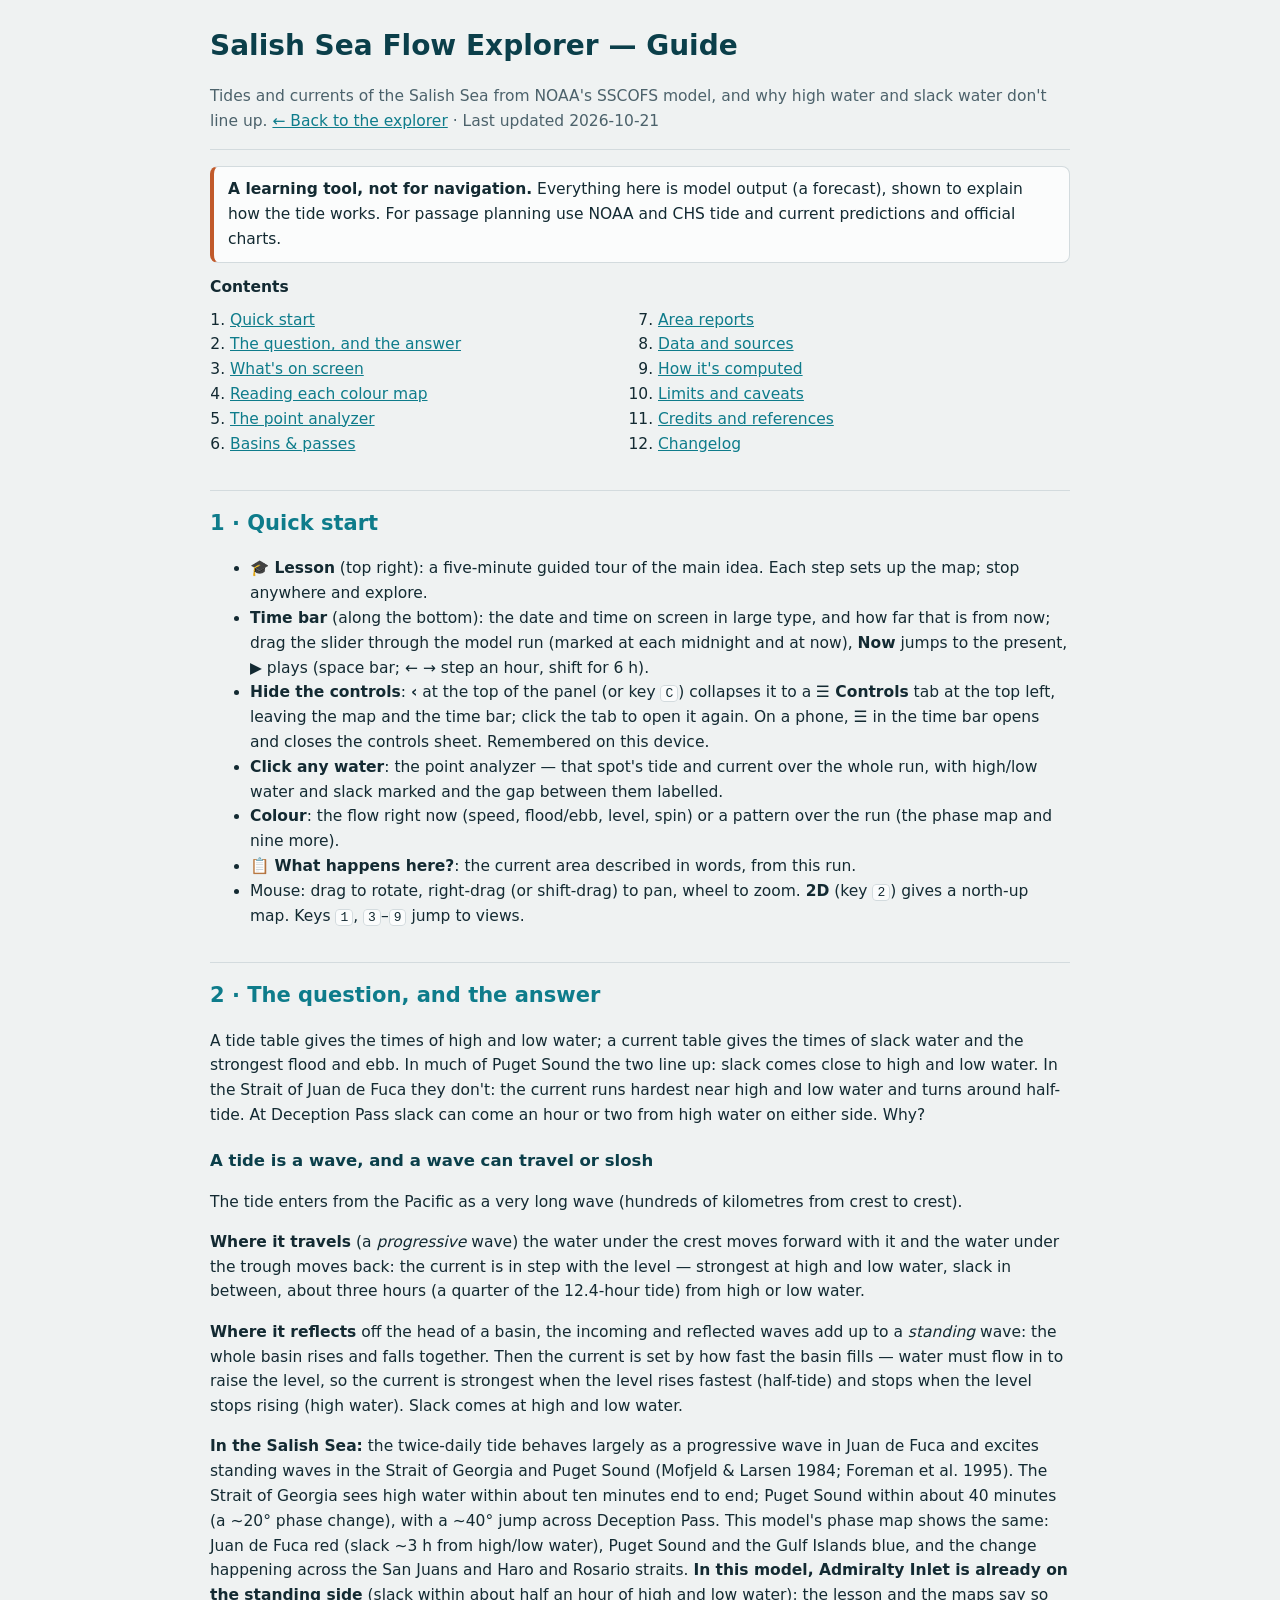
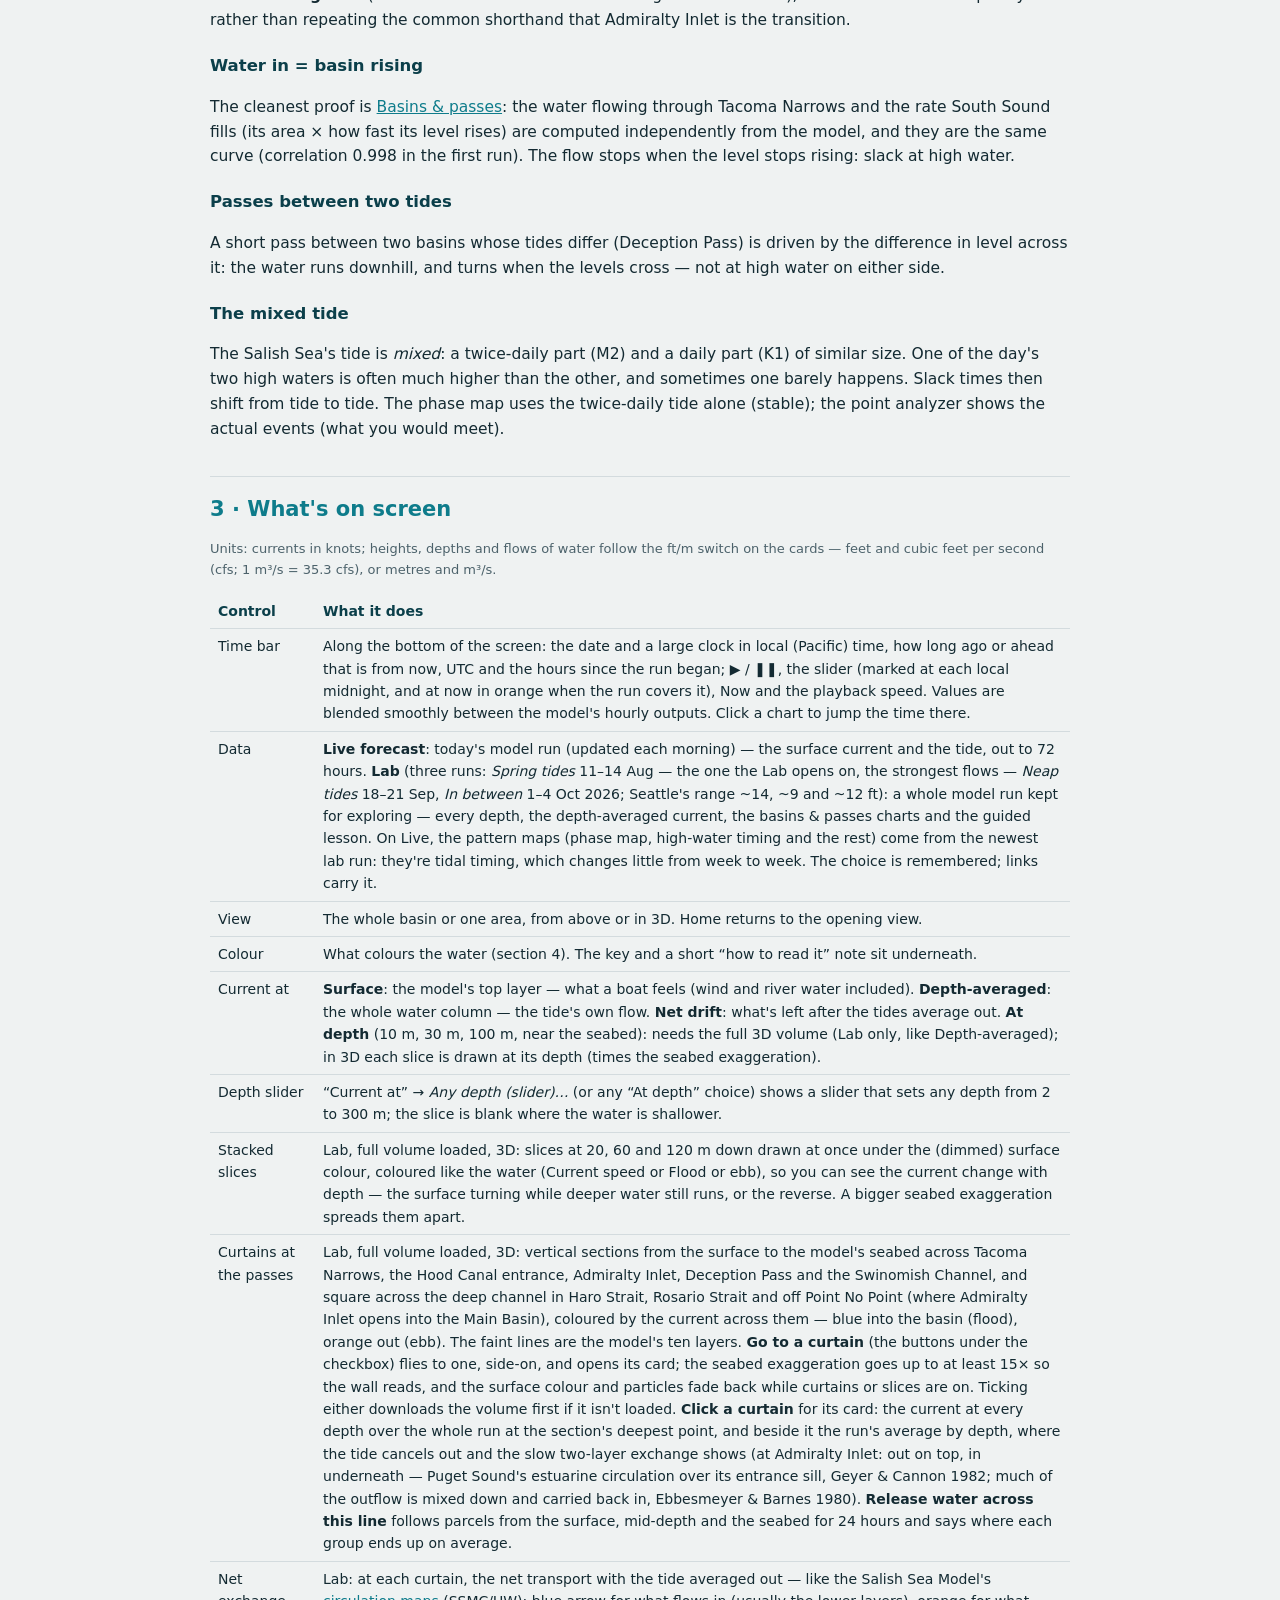
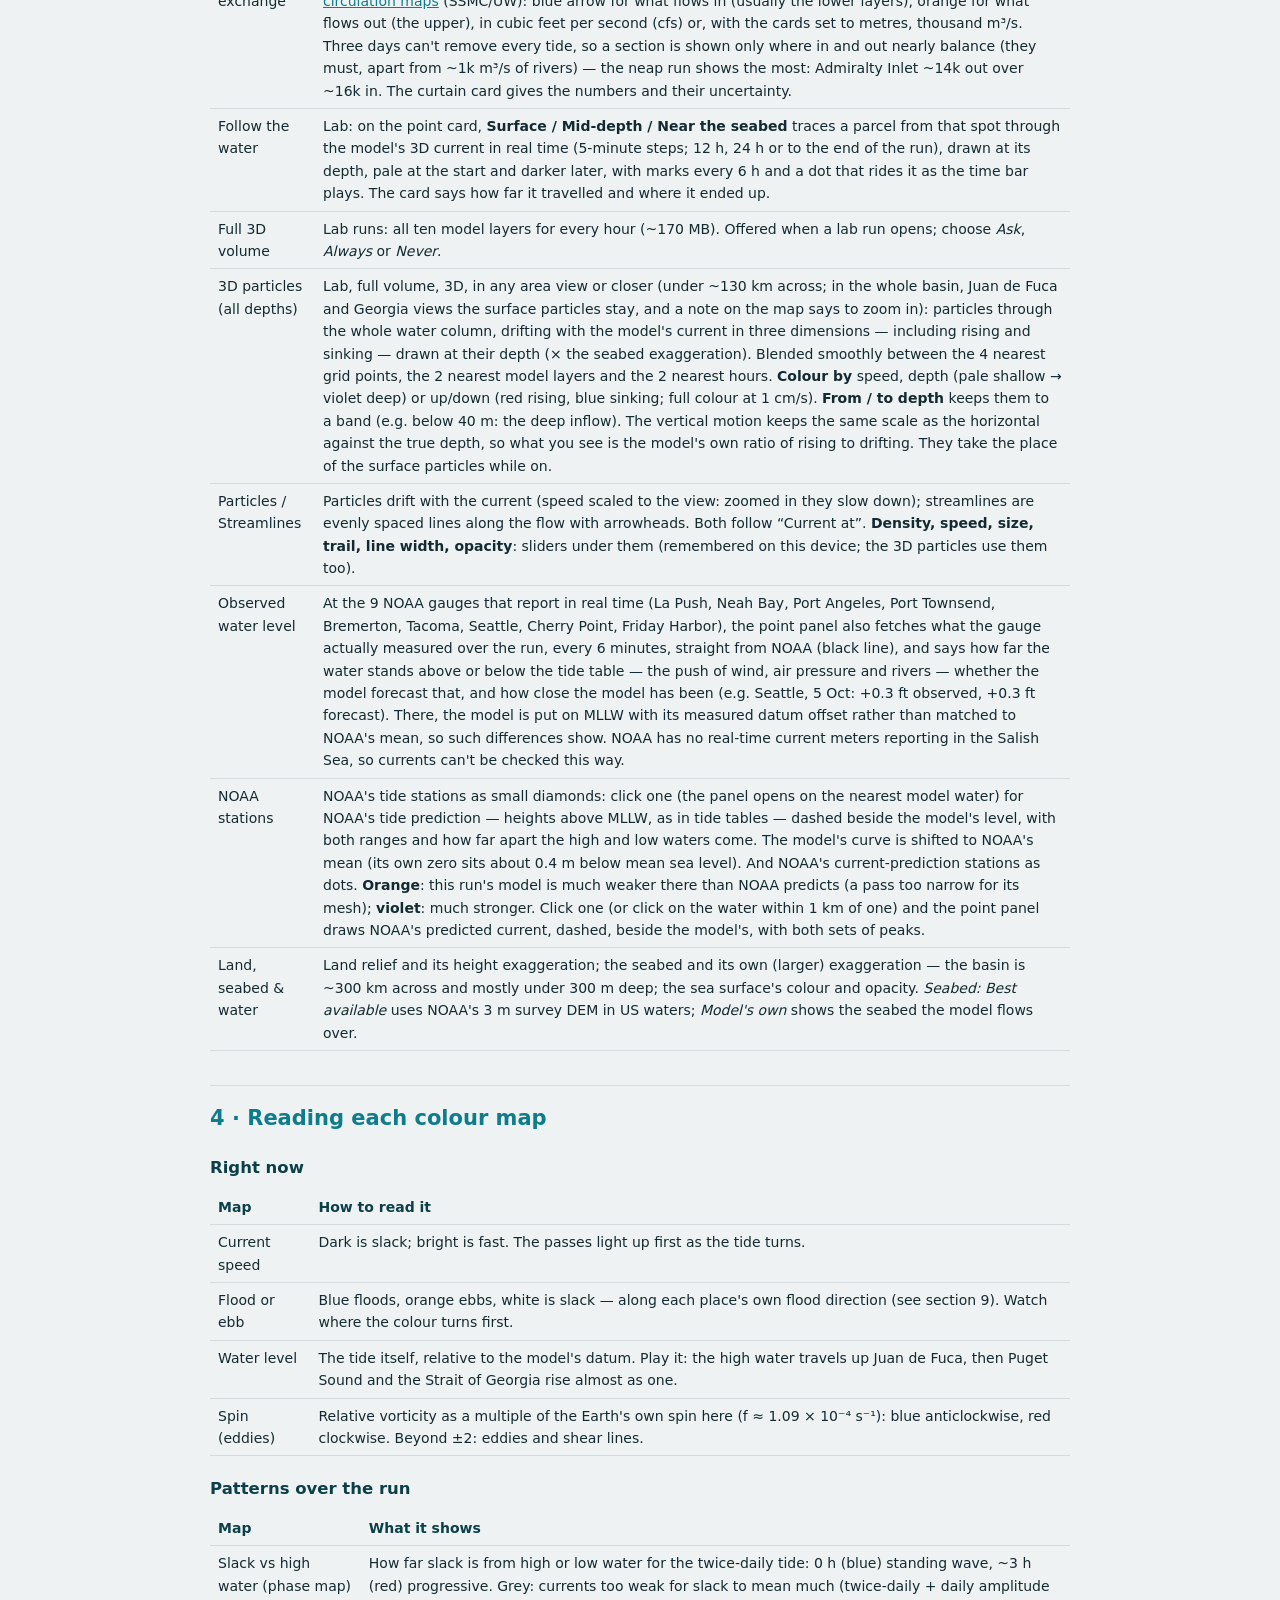
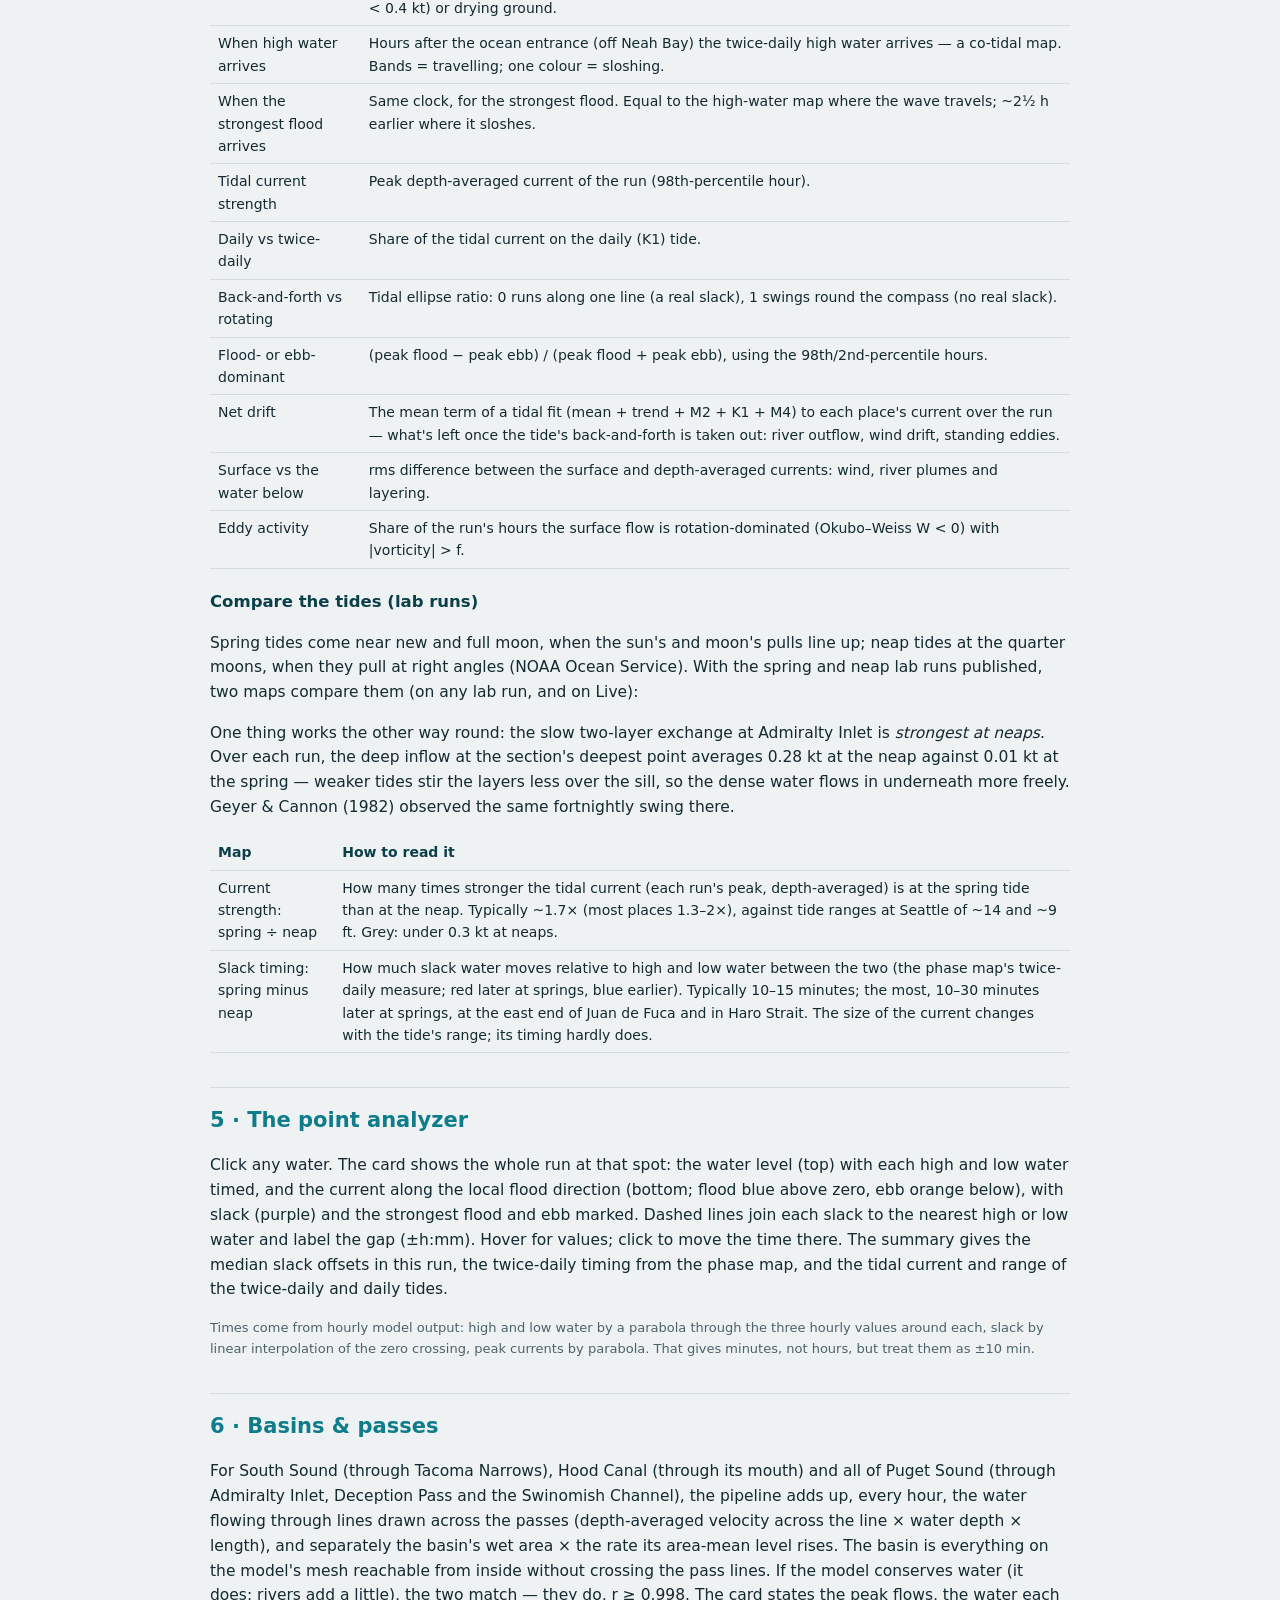
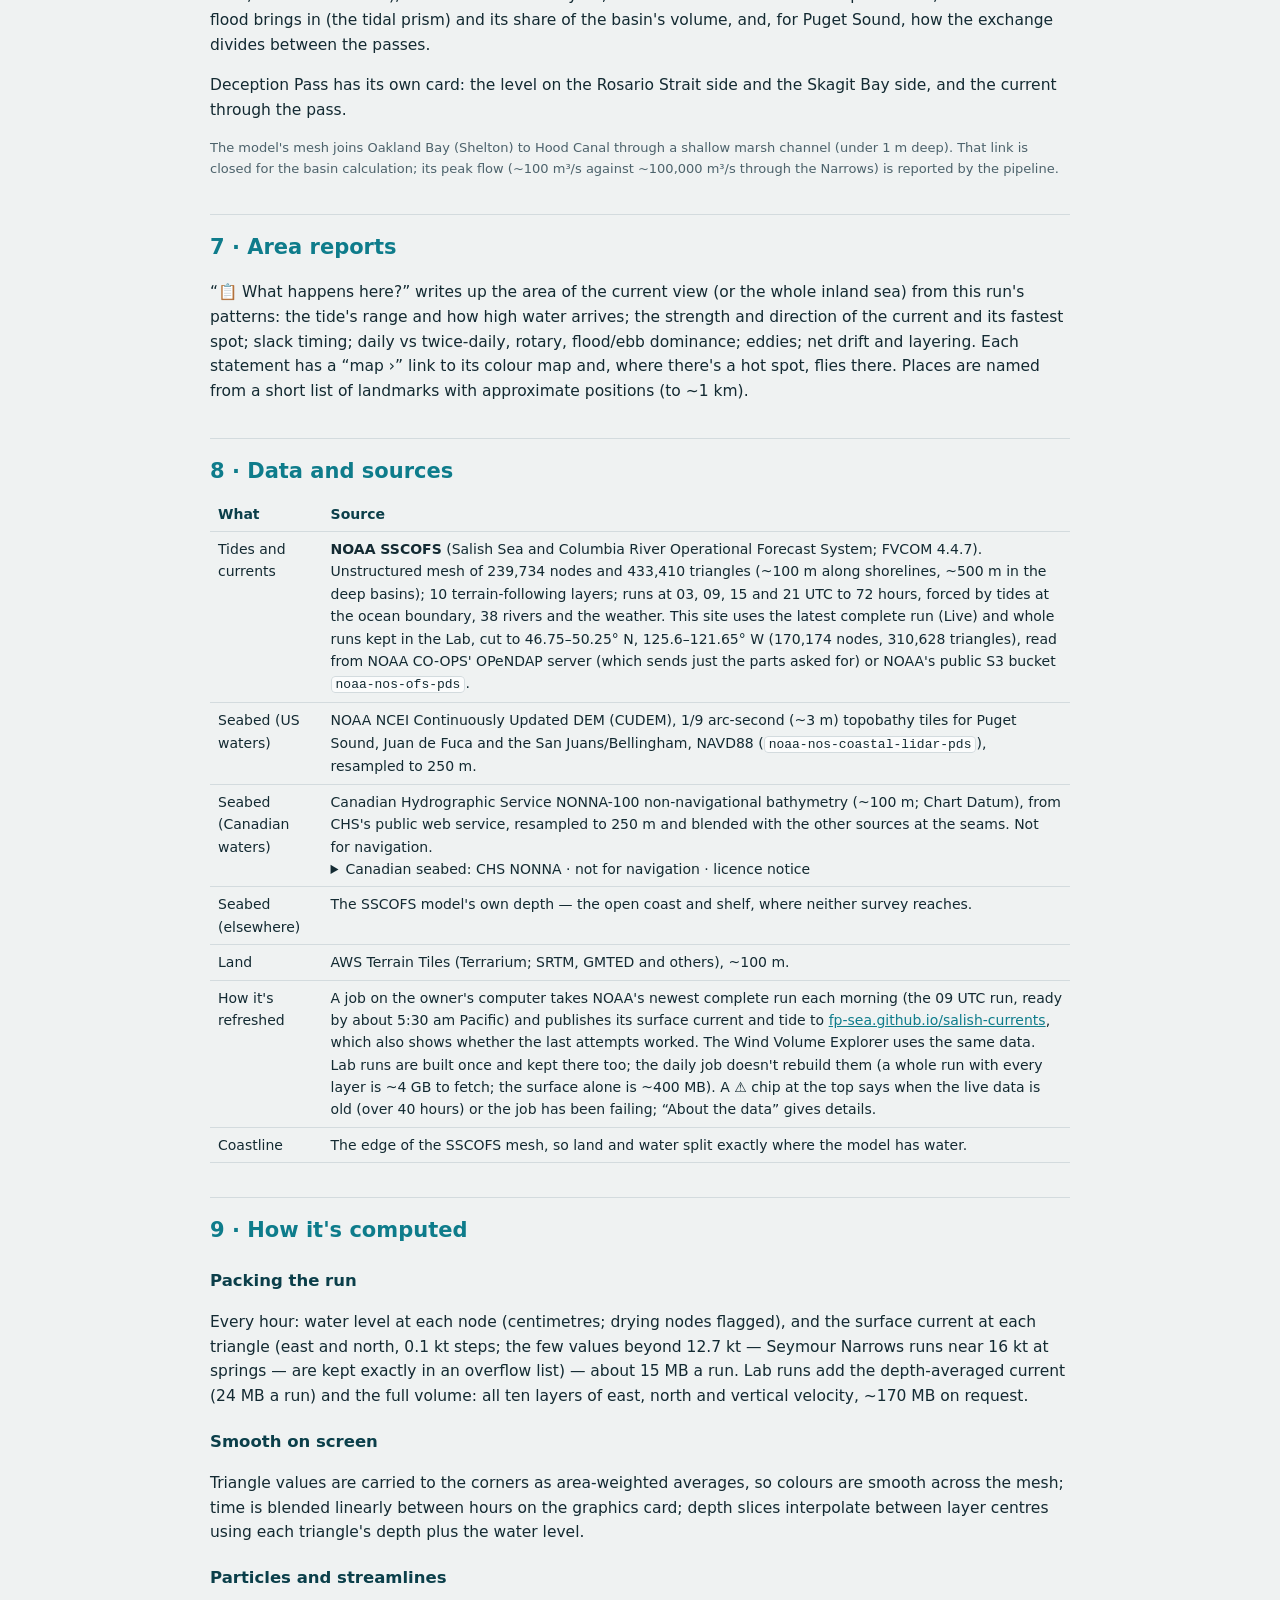
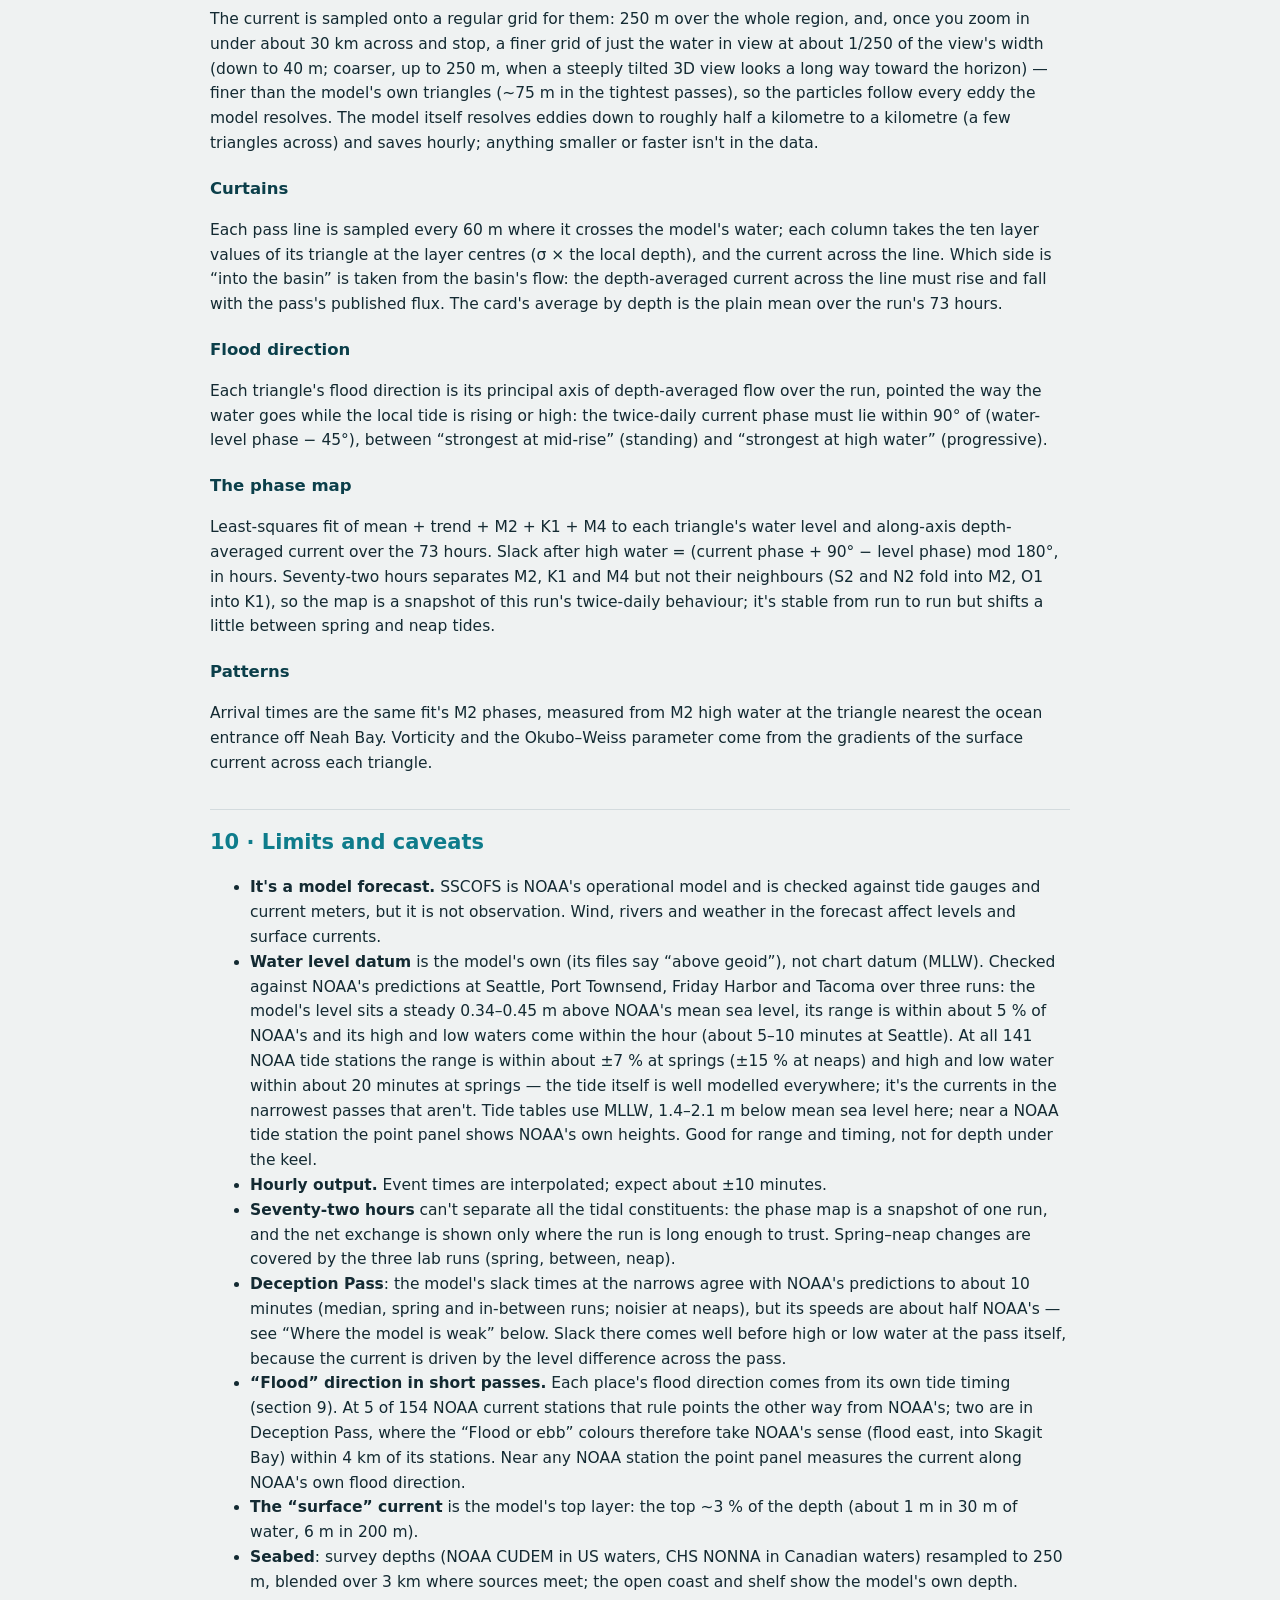
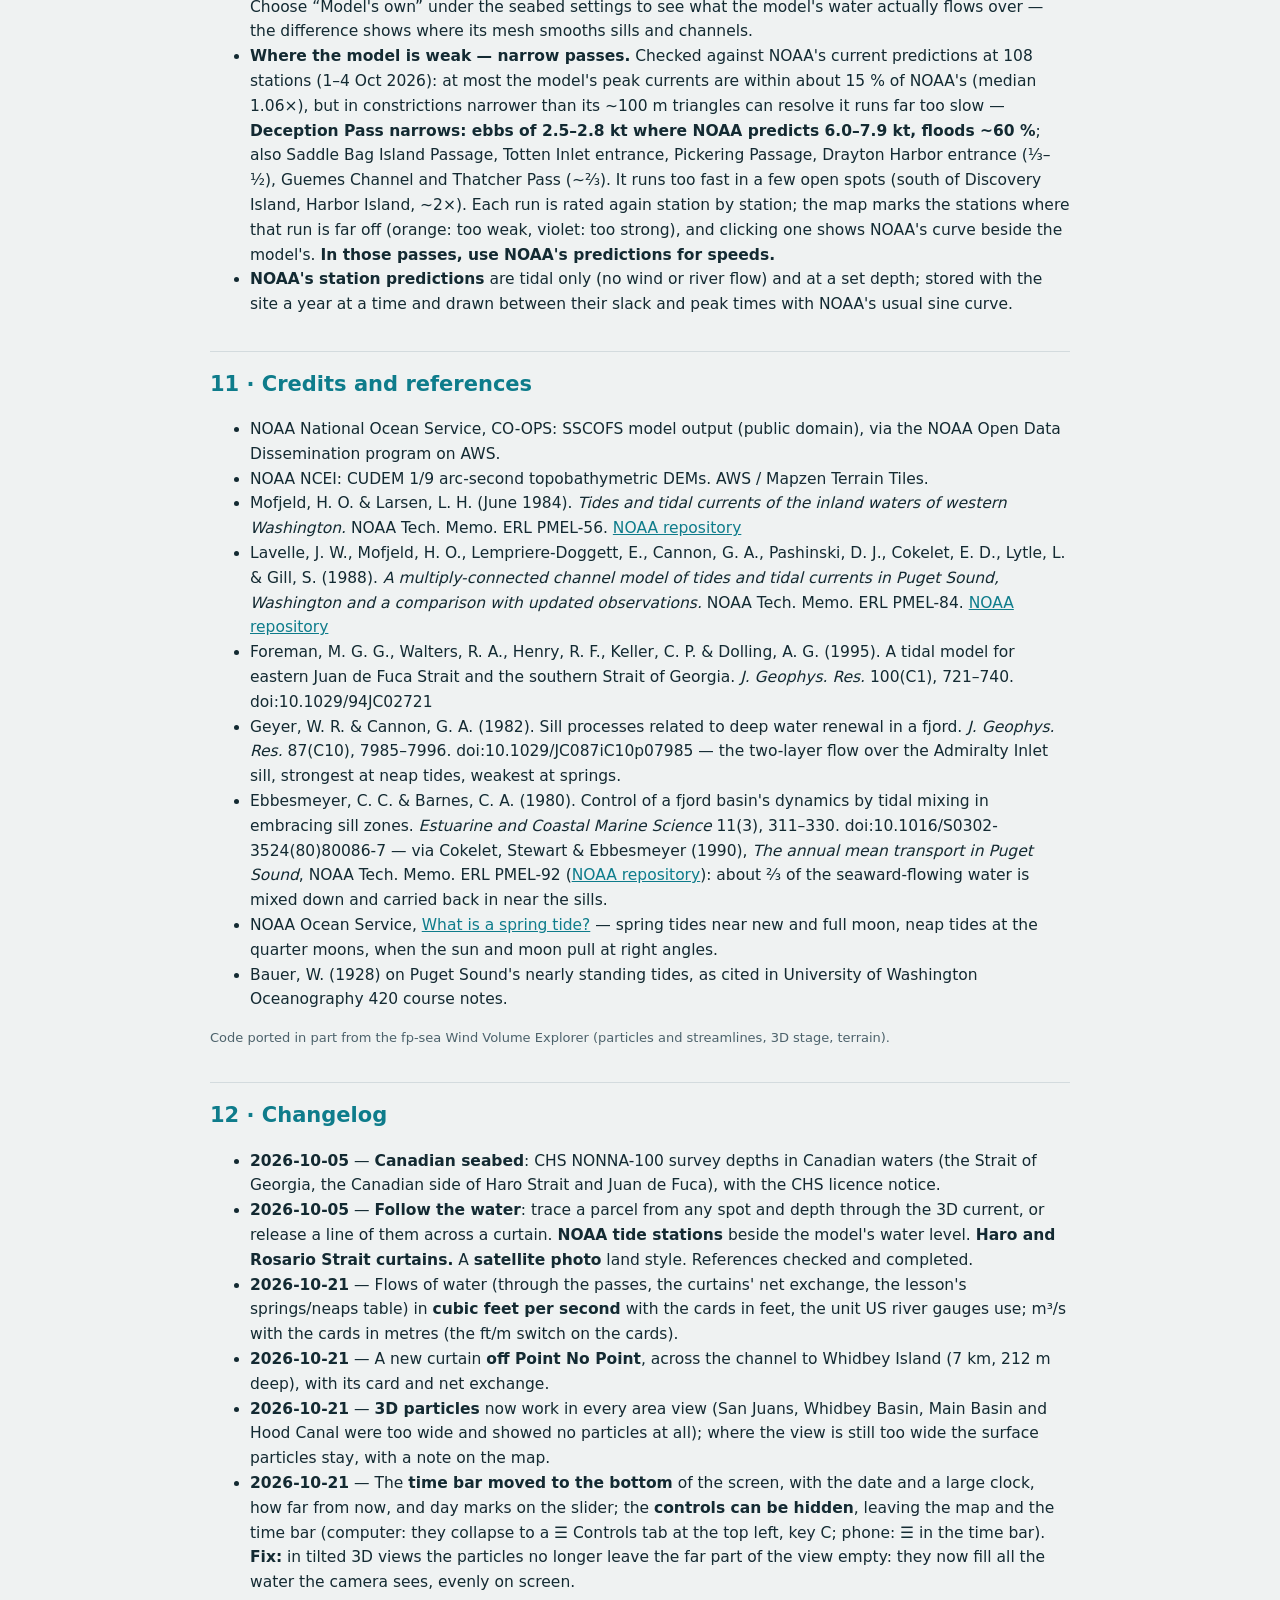
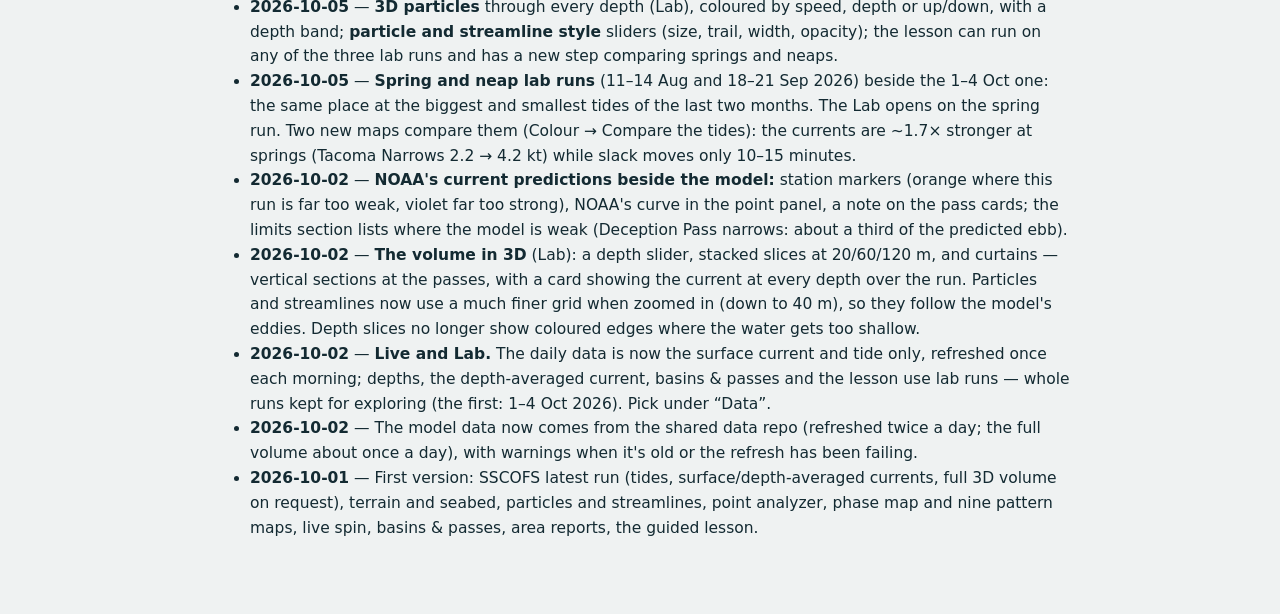
==== commit 16ba216a: "Publish 2026-10-21 04:44 UTC" ====
--- a/guide.html
+++ b/guide.html
@@ -33,7 +33,7 @@
 <main>
 <header>
   <h1>Salish Sea Flow Explorer — Guide</h1>
-  <p class="sub">Tides and currents of the Salish Sea from NOAA's SSCOFS model, and why high water and slack water don't line up. <a href="./">← Back to the explorer</a> · Last updated 2026-10-02</p>
+  <p class="sub">Tides and currents of the Salish Sea from NOAA's SSCOFS model, and why high water and slack water don't line up. <a href="./">← Back to the explorer</a> · Last updated 2026-10-21</p>
 </header>
 <div class="box warn"><b>A learning tool, not for navigation.</b> Everything here is model output (a forecast), shown to explain how the tide works. For passage planning use NOAA and CHS tide and current predictions and official charts.</div>
 
@@ -49,7 +49,8 @@
 <h2 id="start">1 · Quick start</h2>
 <ul>
   <li><b>🎓 Lesson</b> (top right): a five-minute guided tour of the main idea. Each step sets up the map; stop anywhere and explore.</li>
-  <li><b>Time bar</b> (top of the panel): drag through the model run, <b>Now</b> jumps to the present, <b>▶</b> plays (space bar; ← → step an hour, shift for 6 h).</li>
+  <li><b>Time bar</b> (along the bottom): the date and time on screen in large type, and how far that is from now; drag the slider through the model run (marked at each midnight and at now), <b>Now</b> jumps to the present, <b>▶</b> plays (space bar; ← → step an hour, shift for 6 h).</li>
+  <li><b>Hide the controls</b>: <b>‹</b> at the top of the panel (or key <kbd>C</kbd>) collapses it to a <b>☰ Controls</b> tab at the top left, leaving the map and the time bar; click the tab to open it again. On a phone, <b>☰</b> in the time bar opens and closes the controls sheet. Remembered on this device.</li>
   <li><b>Click any water</b>: the point analyzer — that spot's tide and current over the whole run, with high/low water and slack marked and the gap between them labelled.</li>
   <li><b>Colour</b>: the flow right now (speed, flood/ebb, level, spin) or a pattern over the run (the phase map and nine more).</li>
   <li><b>📋 What happens here?</b>: the current area described in words, from this run.</li>
@@ -71,20 +72,21 @@
 <p>The Salish Sea's tide is <i>mixed</i>: a twice-daily part (M2) and a daily part (K1) of similar size. One of the day's two high waters is often much higher than the other, and sometimes one barely happens. Slack times then shift from tide to tide. The phase map uses the twice-daily tide alone (stable); the point analyzer shows the actual events (what you would meet).</p>
 
 <h2 id="screen">3 · What's on screen</h2>
+<p class="fine">Units: currents in knots; heights, depths and flows of water follow the ft/m switch on the cards — feet and cubic feet per second (cfs; 1 m³/s = 35.3 cfs), or metres and m³/s.</p>
 <table>
   <tr><th>Control</th><th>What it does</th></tr>
-  <tr><td>Time bar</td><td>The time in the model run, local (Pacific) and UTC, and hours since the run began. Values are blended smoothly between the model's hourly outputs. Click a chart to jump the time there.</td></tr>
+  <tr><td>Time bar</td><td>Along the bottom of the screen: the date and a large clock in local (Pacific) time, how long ago or ahead that is from now, UTC and the hours since the run began; ▶ / ❚❚, the slider (marked at each local midnight, and at now in orange when the run covers it), Now and the playback speed. Values are blended smoothly between the model's hourly outputs. Click a chart to jump the time there.</td></tr>
   <tr><td>Data</td><td><b>Live forecast</b>: today's model run (updated each morning) — the surface current and the tide, out to 72 hours. <b>Lab</b> (three runs: <i>Spring tides</i> 11–14 Aug — the one the Lab opens on, the strongest flows — <i>Neap tides</i> 18–21 Sep, <i>In between</i> 1–4 Oct 2026; Seattle's range ~14, ~9 and ~12 ft): a whole model run kept for exploring — every depth, the depth-averaged current, the basins &amp; passes charts and the guided lesson. On Live, the pattern maps (phase map, high-water timing and the rest) come from the newest lab run: they're tidal timing, which changes little from week to week. The choice is remembered; links carry it.</td></tr>
   <tr><td>View</td><td>The whole basin or one area, from above or in 3D. Home returns to the opening view.</td></tr>
   <tr><td>Colour</td><td>What colours the water (section 4). The key and a short “how to read it” note sit underneath.</td></tr>
   <tr><td>Current at</td><td><b>Surface</b>: the model's top layer — what a boat feels (wind and river water included). <b>Depth-averaged</b>: the whole water column — the tide's own flow. <b>Net drift</b>: what's left after the tides average out. <b>At depth</b> (10 m, 30 m, 100 m, near the seabed): needs the full 3D volume (Lab only, like Depth-averaged); in 3D each slice is drawn at its depth (times the seabed exaggeration).</td></tr>
   <tr><td>Depth slider</td><td>“Current at” → <i>Any depth (slider)…</i> (or any “At depth” choice) shows a slider that sets any depth from 2 to 300 m; the slice is blank where the water is shallower.</td></tr>
   <tr><td>Stacked slices</td><td>Lab, full volume loaded, 3D: slices at 20, 60 and 120 m down drawn at once under the (dimmed) surface colour, coloured like the water (Current speed or Flood or ebb), so you can see the current change with depth — the surface turning while deeper water still runs, or the reverse. A bigger seabed exaggeration spreads them apart.</td></tr>
-  <tr><td>Curtains at the passes</td><td>Lab, full volume loaded, 3D: vertical sections from the surface to the model's seabed across Tacoma Narrows, the Hood Canal entrance, Admiralty Inlet, Deception Pass and the Swinomish Channel, coloured by the current across them — blue into the basin (flood), orange out (ebb). The faint lines are the model's ten layers. <b>Go to a curtain</b> (the buttons under the checkbox) flies to one, side-on, and opens its card; the seabed exaggeration goes up to at least 15× so the wall reads, and the surface colour and particles fade back while curtains or slices are on. Ticking either downloads the volume first if it isn't loaded. <b>Click a curtain</b> for its card: the current at every depth over the whole run at the section's deepest point, and beside it the run's average by depth, where the tide cancels out and the slow two-layer exchange shows (at Admiralty Inlet: out on top, in underneath — Puget Sound's estuarine circulation over its entrance sill, Geyer &amp; Cannon 1982; much of the outflow is mixed down and carried back in, Ebbesmeyer &amp; Barnes 1980). <b>Release water across this line</b> follows parcels from the surface, mid-depth and the seabed for 24 hours and says where each group ends up on average.</td></tr>
-  <tr><td>Net exchange</td><td>Lab: at each curtain, the net transport with the tide averaged out — like the Salish Sea Model's <a href="https://ssmc-uw.org/salish-sea-model/salish-sea-circulation-maps/">circulation maps</a> (SSMC/UW): blue arrow for what flows in (usually the lower layers), orange for what flows out (the upper), in thousand m³/s. Three days can't remove every tide, so a section is shown only where in and out nearly balance (they must, apart from ~1k m³/s of rivers) — the neap run shows the most: Admiralty Inlet ~14k out over ~16k in. The curtain card gives the numbers and their uncertainty.</td></tr>
+  <tr><td>Curtains at the passes</td><td>Lab, full volume loaded, 3D: vertical sections from the surface to the model's seabed across Tacoma Narrows, the Hood Canal entrance, Admiralty Inlet, Deception Pass and the Swinomish Channel, and square across the deep channel in Haro Strait, Rosario Strait and off Point No Point (where Admiralty Inlet opens into the Main Basin), coloured by the current across them — blue into the basin (flood), orange out (ebb). The faint lines are the model's ten layers. <b>Go to a curtain</b> (the buttons under the checkbox) flies to one, side-on, and opens its card; the seabed exaggeration goes up to at least 15× so the wall reads, and the surface colour and particles fade back while curtains or slices are on. Ticking either downloads the volume first if it isn't loaded. <b>Click a curtain</b> for its card: the current at every depth over the whole run at the section's deepest point, and beside it the run's average by depth, where the tide cancels out and the slow two-layer exchange shows (at Admiralty Inlet: out on top, in underneath — Puget Sound's estuarine circulation over its entrance sill, Geyer &amp; Cannon 1982; much of the outflow is mixed down and carried back in, Ebbesmeyer &amp; Barnes 1980). <b>Release water across this line</b> follows parcels from the surface, mid-depth and the seabed for 24 hours and says where each group ends up on average.</td></tr>
+  <tr><td>Net exchange</td><td>Lab: at each curtain, the net transport with the tide averaged out — like the Salish Sea Model's <a href="https://ssmc-uw.org/salish-sea-model/salish-sea-circulation-maps/">circulation maps</a> (SSMC/UW): blue arrow for what flows in (usually the lower layers), orange for what flows out (the upper), in cubic feet per second (cfs) or, with the cards set to metres, thousand m³/s. Three days can't remove every tide, so a section is shown only where in and out nearly balance (they must, apart from ~1k m³/s of rivers) — the neap run shows the most: Admiralty Inlet ~14k out over ~16k in. The curtain card gives the numbers and their uncertainty.</td></tr>
   <tr><td>Follow the water</td><td>Lab: on the point card, <b>Surface / Mid-depth / Near the seabed</b> traces a parcel from that spot through the model's 3D current in real time (5-minute steps; 12 h, 24 h or to the end of the run), drawn at its depth, pale at the start and darker later, with marks every 6 h and a dot that rides it as the time bar plays. The card says how far it travelled and where it ended up.</td></tr>
   <tr><td>Full 3D volume</td><td>Lab runs: all ten model layers for every hour (~170 MB). Offered when a lab run opens; choose <i>Ask</i>, <i>Always</i> or <i>Never</i>.</td></tr>
-  <tr><td>3D particles (all depths)</td><td>Lab, full volume, 3D, zoomed in to an area (under ~70 km across): particles through the whole water column, drifting with the model's current in three dimensions — including rising and sinking — drawn at their depth (× the seabed exaggeration). Blended smoothly between the 4 nearest grid points, the 2 nearest model layers and the 2 nearest hours. <b>Colour by</b> speed, depth (pale shallow → violet deep) or up/down (red rising, blue sinking; full colour at 1 cm/s). <b>From / to depth</b> keeps them to a band (e.g. below 40 m: the deep inflow). The vertical motion keeps the same scale as the horizontal against the true depth, so what you see is the model's own ratio of rising to drifting. They take the place of the surface particles while on.</td></tr>
+  <tr><td>3D particles (all depths)</td><td>Lab, full volume, 3D, in any area view or closer (under ~130 km across; in the whole basin, Juan de Fuca and Georgia views the surface particles stay, and a note on the map says to zoom in): particles through the whole water column, drifting with the model's current in three dimensions — including rising and sinking — drawn at their depth (× the seabed exaggeration). Blended smoothly between the 4 nearest grid points, the 2 nearest model layers and the 2 nearest hours. <b>Colour by</b> speed, depth (pale shallow → violet deep) or up/down (red rising, blue sinking; full colour at 1 cm/s). <b>From / to depth</b> keeps them to a band (e.g. below 40 m: the deep inflow). The vertical motion keeps the same scale as the horizontal against the true depth, so what you see is the model's own ratio of rising to drifting. They take the place of the surface particles while on.</td></tr>
   <tr><td>Particles / Streamlines</td><td>Particles drift with the current (speed scaled to the view: zoomed in they slow down); streamlines are evenly spaced lines along the flow with arrowheads. Both follow “Current at”. <b>Density, speed, size, trail, line width, opacity</b>: sliders under them (remembered on this device; the 3D particles use them too).</td></tr>
   <tr><td>Observed water level</td><td>At the 9 NOAA gauges that report in real time (La Push, Neah Bay, Port Angeles, Port Townsend, Bremerton, Tacoma, Seattle, Cherry Point, Friday Harbor), the point panel also fetches what the gauge actually measured over the run, every 6 minutes, straight from NOAA (black line), and says how far the water stands above or below the tide table — the push of wind, air pressure and rivers — whether the model forecast that, and how close the model has been (e.g. Seattle, 5 Oct: +0.3 ft observed, +0.3 ft forecast). There, the model is put on MLLW with its measured datum offset rather than matched to NOAA's mean, so such differences show. NOAA has no real-time current meters reporting in the Salish Sea, so currents can't be checked this way.</td></tr>
   <tr><td>NOAA stations</td><td>NOAA's tide stations as small diamonds: click one (the panel opens on the nearest model water) for NOAA's tide prediction — heights above MLLW, as in tide tables — dashed beside the model's level, with both ranges and how far apart the high and low waters come. The model's curve is shifted to NOAA's mean (its own zero sits about 0.4 m below mean sea level). And NOAA's current-prediction stations as dots. <b>Orange</b>: this run's model is much weaker there than NOAA predicts (a pass too narrow for its mesh); <b>violet</b>: much stronger. Click one (or click on the water within 1 km of one) and the point panel draws NOAA's predicted current, dashed, beside the model's, with both sets of peaks.</td></tr>
@@ -153,7 +155,7 @@
 <h3>Smooth on screen</h3>
 <p>Triangle values are carried to the corners as area-weighted averages, so colours are smooth across the mesh; time is blended linearly between hours on the graphics card; depth slices interpolate between layer centres using each triangle's depth plus the water level.</p>
 <h3>Particles and streamlines</h3>
-<p>The current is sampled onto a regular grid for them: 250 m over the whole region, and, once you zoom in under about 30 km across and stop, a finer grid of just the view at about 1/250 of its width (down to 40 m) — finer than the model's own triangles (~75 m in the tightest passes), so the particles follow every eddy the model resolves. The model itself resolves eddies down to roughly half a kilometre to a kilometre (a few triangles across) and saves hourly; anything smaller or faster isn't in the data.</p>
+<p>The current is sampled onto a regular grid for them: 250 m over the whole region, and, once you zoom in under about 30 km across and stop, a finer grid of just the water in view at about 1/250 of the view's width (down to 40 m; coarser, up to 250 m, when a steeply tilted 3D view looks a long way toward the horizon) — finer than the model's own triangles (~75 m in the tightest passes), so the particles follow every eddy the model resolves. The model itself resolves eddies down to roughly half a kilometre to a kilometre (a few triangles across) and saves hourly; anything smaller or faster isn't in the data.</p>
 <h3>Curtains</h3>
 <p>Each pass line is sampled every 60 m where it crosses the model's water; each column takes the ten layer values of its triangle at the layer centres (σ × the local depth), and the current across the line. Which side is “into the basin” is taken from the basin's flow: the depth-averaged current across the line must rise and fall with the pass's published flux. The card's average by depth is the plain mean over the run's 73 hours.</p>
 <h3>Flood direction</h3>
@@ -195,6 +197,10 @@
 <ul>
   <li><b>2026-10-05</b> — <b>Canadian seabed</b>: CHS NONNA-100 survey depths in Canadian waters (the Strait of Georgia, the Canadian side of Haro Strait and Juan de Fuca), with the CHS licence notice.</li>
   <li><b>2026-10-05</b> — <b>Follow the water</b>: trace a parcel from any spot and depth through the 3D current, or release a line of them across a curtain. <b>NOAA tide stations</b> beside the model's water level. <b>Haro and Rosario Strait curtains.</b> A <b>satellite photo</b> land style. References checked and completed.</li>
+  <li><b>2026-10-21</b> — Flows of water (through the passes, the curtains' net exchange, the lesson's springs/neaps table) in <b>cubic feet per second</b> with the cards in feet, the unit US river gauges use; m³/s with the cards in metres (the ft/m switch on the cards).</li>
+  <li><b>2026-10-21</b> — A new curtain <b>off Point No Point</b>, across the channel to Whidbey Island (7 km, 212 m deep), with its card and net exchange.</li>
+  <li><b>2026-10-21</b> — <b>3D particles</b> now work in every area view (San Juans, Whidbey Basin, Main Basin and Hood Canal were too wide and showed no particles at all); where the view is still too wide the surface particles stay, with a note on the map.</li>
+  <li><b>2026-10-21</b> — The <b>time bar moved to the bottom</b> of the screen, with the date and a large clock, how far from now, and day marks on the slider; the <b>controls can be hidden</b>, leaving the map and the time bar (computer: they collapse to a ☰ Controls tab at the top left, key C; phone: ☰ in the time bar). <b>Fix:</b> in tilted 3D views the particles no longer leave the far part of the view empty: they now fill all the water the camera sees, evenly on screen.</li>
   <li><b>2026-10-05</b> — <b>3D particles</b> through every depth (Lab), coloured by speed, depth or up/down, with a depth band; <b>particle and streamline style</b> sliders (size, trail, width, opacity); the lesson can run on any of the three lab runs and has a new step comparing springs and neaps.</li>
   <li><b>2026-10-05</b> — <b>Spring and neap lab runs</b> (11–14 Aug and 18–21 Sep 2026) beside the 1–4 Oct one: the same place at the biggest and smallest tides of the last two months. The Lab opens on the spring run. Two new maps compare them (Colour → Compare the tides): the currents are ~1.7× stronger at springs (Tacoma Narrows 2.2 → 4.2 kt) while slack moves only 10–15 minutes.</li>
   <li><b>2026-10-02</b> — <b>NOAA's current predictions beside the model:</b> station markers (orange where this run is far too weak, violet far too strong), NOAA's curve in the point panel, a note on the pass cards; the limits section lists where the model is weak (Deception Pass narrows: about a third of the predicted ebb).</li>
